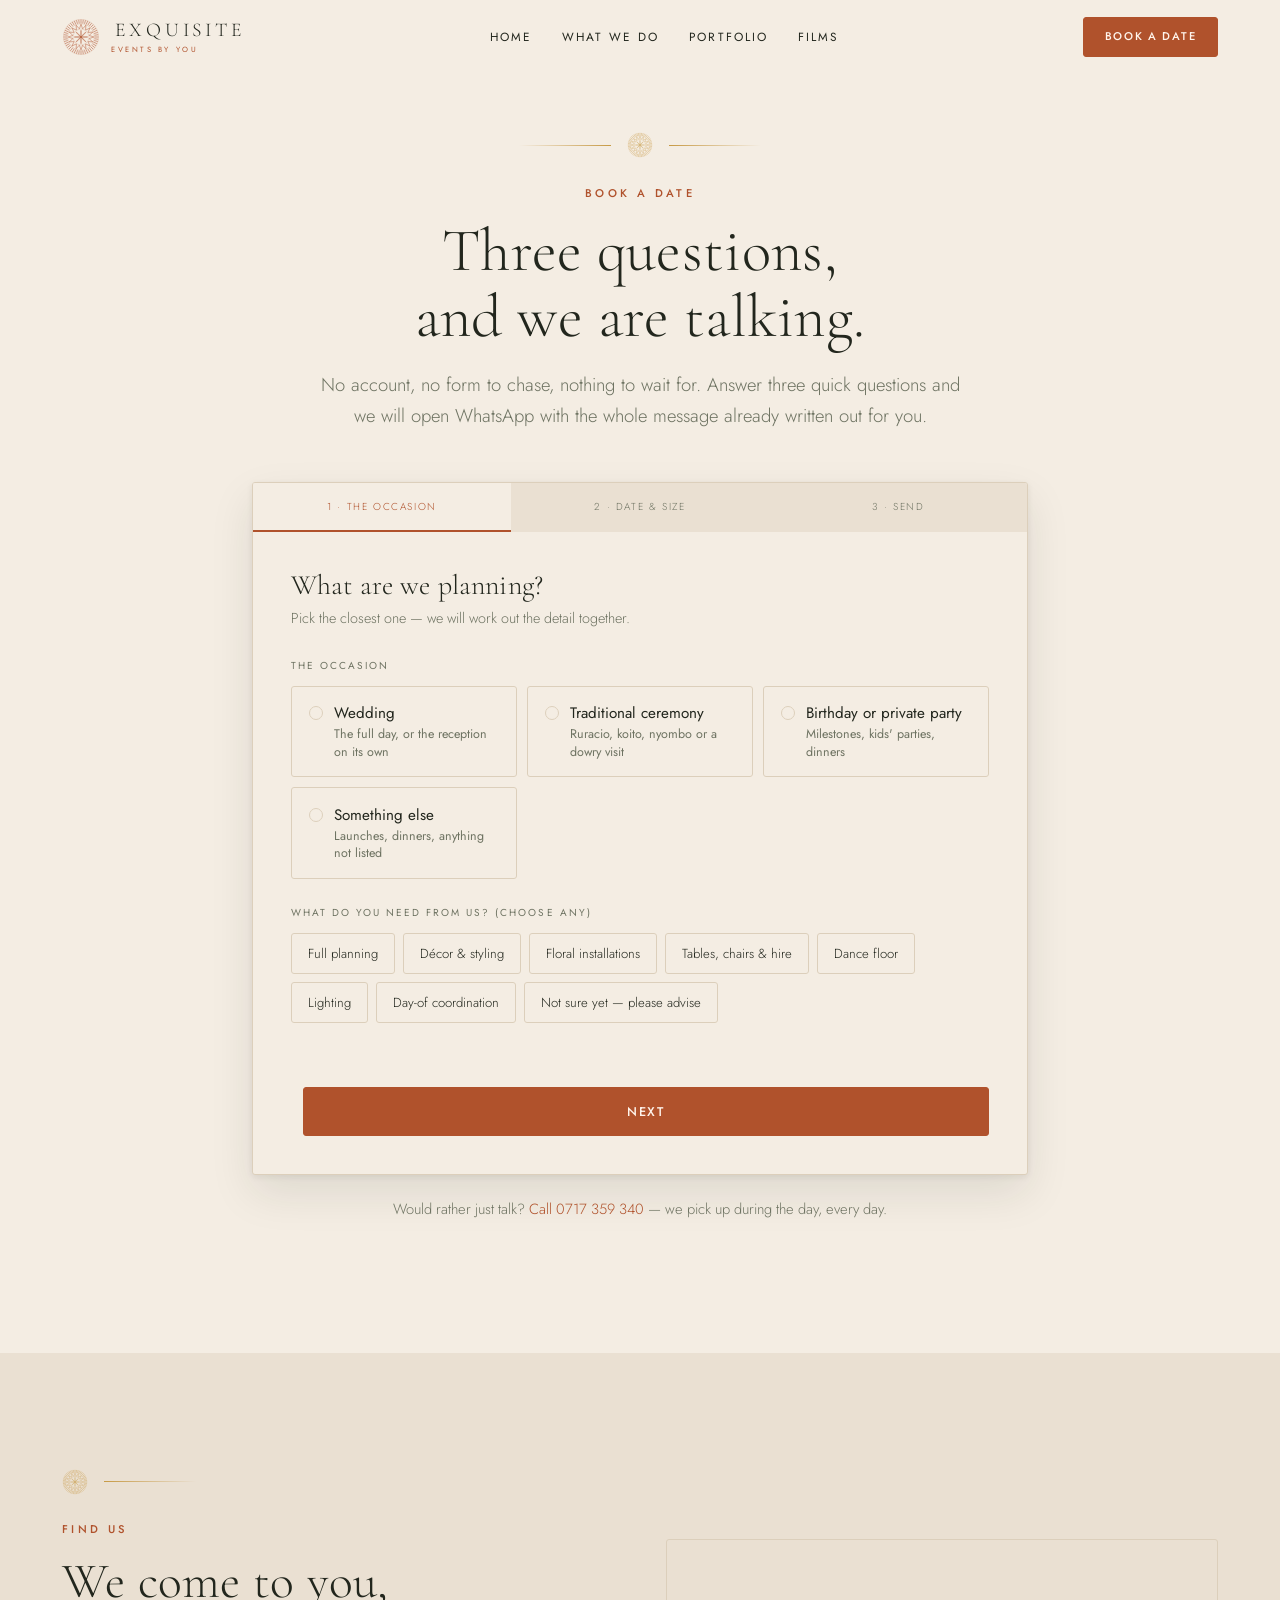
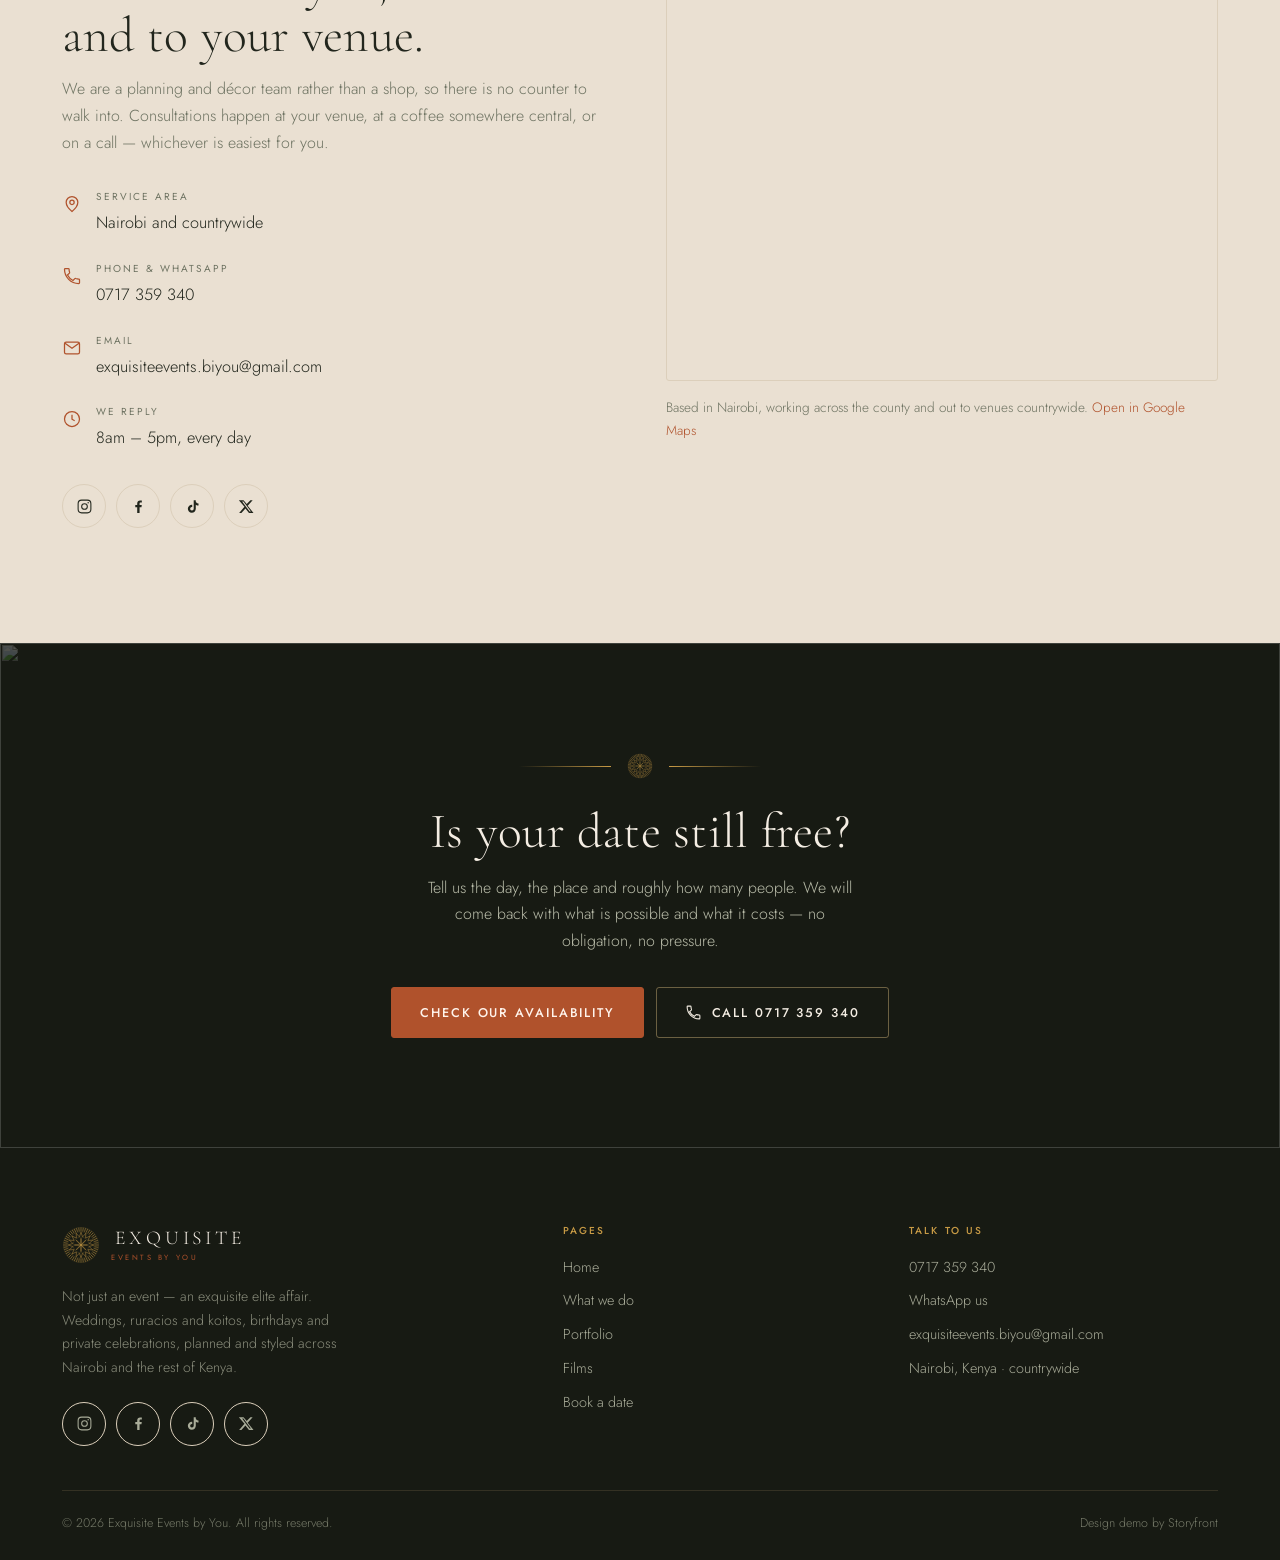
==== contact.html @ b35f4dd2 "Site: five pages, stylesheet, script, brand icons Original Kiondo Rose mark and Terracotta & Brass p" ====
<!doctype html>
<html lang="en">
<head>
<!-- Exquisite Events by You - Storyfront demo build, Aug 2026.
     Palette + Kiondo Rose mark are original work derived from the client's own
     photographs; there was no existing logo. Contact details verified against
     their Facebook, Instagram, TikTok and X profiles. -->
<meta charset="utf-8">
<meta name="viewport" content="width=device-width, initial-scale=1">
<title>Book a date | Exquisite Events by You</title>
<meta name="description" content="Check whether your date is free. Three quick questions and we open WhatsApp with your enquiry already written out. Nairobi wedding and event planners.">
<meta name="theme-color" content="#B0522C">
<link rel="canonical" href="https://ignatius-kimeu.github.io/storyfront-exquisite-events/contact.html">
<link rel="icon" href="favicon.ico" sizes="any">
<link rel="icon" href="favicon.svg" type="image/svg+xml">
<link rel="apple-touch-icon" href="apple-touch-icon.png">
<meta property="og:type" content="website">
<meta property="og:site_name" content="Exquisite Events by You">
<meta property="og:title" content="Book a date | Exquisite Events by You">
<meta property="og:description" content="Check whether your date is free. Three quick questions and we open WhatsApp with your enquiry already written out. Nairobi wedding and event planners.">
<meta property="og:url" content="https://ignatius-kimeu.github.io/storyfront-exquisite-events/contact.html">
<meta property="og:image" content="https://ignatius-kimeu.github.io/storyfront-exquisite-events/og-image.jpg">
<meta property="og:image:width" content="1200">
<meta property="og:image:height" content="630">
<meta name="twitter:card" content="summary_large_image">
<meta name="twitter:title" content="Book a date | Exquisite Events by You">
<meta name="twitter:description" content="Check whether your date is free. Three quick questions and we open WhatsApp with your enquiry already written out. Nairobi wedding and event planners.">
<meta name="twitter:image" content="https://ignatius-kimeu.github.io/storyfront-exquisite-events/og-image.jpg">
<link rel="preconnect" href="https://fonts.googleapis.com">
<link rel="preconnect" href="https://fonts.gstatic.com" crossorigin>
<link rel="stylesheet" href="https://fonts.googleapis.com/css2?family=Cormorant+Garamond:ital,wght@0,300;0,400;1,300;1,400&family=Jost:wght@300;400;500&display=swap">
<link rel="stylesheet" href="assets/site.css">
</head>
<body>
<svg class="defs" aria-hidden="true" focusable="false"><symbol id="kiondo" viewBox="0 0 120 120"><circle cx="60" cy="60" r="55.4" fill="none" stroke="currentColor" stroke-width="1" opacity=".55"/><line x1="60" y1="15.5" x2="60" y2="6.5" stroke="currentColor" stroke-width="1.7" stroke-linecap="round"/><line x1="65.81" y1="15.88" x2="66.98" y2="6.96" stroke="currentColor" stroke-width="1.7" stroke-linecap="round"/><line x1="71.52" y1="17.02" x2="73.85" y2="8.32" stroke="currentColor" stroke-width="1.7" stroke-linecap="round"/><line x1="77.03" y1="18.89" x2="80.47" y2="10.57" stroke="currentColor" stroke-width="1.7" stroke-linecap="round"/><line x1="82.25" y1="21.46" x2="86.75" y2="13.67" stroke="currentColor" stroke-width="1.7" stroke-linecap="round"/><line x1="87.09" y1="24.7" x2="92.57" y2="17.56" stroke="currentColor" stroke-width="1.7" stroke-linecap="round"/><line x1="91.47" y1="28.53" x2="97.83" y2="22.17" stroke="currentColor" stroke-width="1.7" stroke-linecap="round"/><line x1="95.3" y1="32.91" x2="102.44" y2="27.43" stroke="currentColor" stroke-width="1.7" stroke-linecap="round"/><line x1="98.54" y1="37.75" x2="106.33" y2="33.25" stroke="currentColor" stroke-width="1.7" stroke-linecap="round"/><line x1="101.11" y1="42.97" x2="109.43" y2="39.53" stroke="currentColor" stroke-width="1.7" stroke-linecap="round"/><line x1="102.98" y1="48.48" x2="111.68" y2="46.15" stroke="currentColor" stroke-width="1.7" stroke-linecap="round"/><line x1="104.12" y1="54.19" x2="113.04" y2="53.02" stroke="currentColor" stroke-width="1.7" stroke-linecap="round"/><line x1="104.5" y1="60" x2="113.5" y2="60" stroke="currentColor" stroke-width="1.7" stroke-linecap="round"/><line x1="104.12" y1="65.81" x2="113.04" y2="66.98" stroke="currentColor" stroke-width="1.7" stroke-linecap="round"/><line x1="102.98" y1="71.52" x2="111.68" y2="73.85" stroke="currentColor" stroke-width="1.7" stroke-linecap="round"/><line x1="101.11" y1="77.03" x2="109.43" y2="80.47" stroke="currentColor" stroke-width="1.7" stroke-linecap="round"/><line x1="98.54" y1="82.25" x2="106.33" y2="86.75" stroke="currentColor" stroke-width="1.7" stroke-linecap="round"/><line x1="95.3" y1="87.09" x2="102.44" y2="92.57" stroke="currentColor" stroke-width="1.7" stroke-linecap="round"/><line x1="91.47" y1="91.47" x2="97.83" y2="97.83" stroke="currentColor" stroke-width="1.7" stroke-linecap="round"/><line x1="87.09" y1="95.3" x2="92.57" y2="102.44" stroke="currentColor" stroke-width="1.7" stroke-linecap="round"/><line x1="82.25" y1="98.54" x2="86.75" y2="106.33" stroke="currentColor" stroke-width="1.7" stroke-linecap="round"/><line x1="77.03" y1="101.11" x2="80.47" y2="109.43" stroke="currentColor" stroke-width="1.7" stroke-linecap="round"/><line x1="71.52" y1="102.98" x2="73.85" y2="111.68" stroke="currentColor" stroke-width="1.7" stroke-linecap="round"/><line x1="65.81" y1="104.12" x2="66.98" y2="113.04" stroke="currentColor" stroke-width="1.7" stroke-linecap="round"/><line x1="60" y1="104.5" x2="60" y2="113.5" stroke="currentColor" stroke-width="1.7" stroke-linecap="round"/><line x1="54.19" y1="104.12" x2="53.02" y2="113.04" stroke="currentColor" stroke-width="1.7" stroke-linecap="round"/><line x1="48.48" y1="102.98" x2="46.15" y2="111.68" stroke="currentColor" stroke-width="1.7" stroke-linecap="round"/><line x1="42.97" y1="101.11" x2="39.53" y2="109.43" stroke="currentColor" stroke-width="1.7" stroke-linecap="round"/><line x1="37.75" y1="98.54" x2="33.25" y2="106.33" stroke="currentColor" stroke-width="1.7" stroke-linecap="round"/><line x1="32.91" y1="95.3" x2="27.43" y2="102.44" stroke="currentColor" stroke-width="1.7" stroke-linecap="round"/><line x1="28.53" y1="91.47" x2="22.17" y2="97.83" stroke="currentColor" stroke-width="1.7" stroke-linecap="round"/><line x1="24.7" y1="87.09" x2="17.56" y2="92.57" stroke="currentColor" stroke-width="1.7" stroke-linecap="round"/><line x1="21.46" y1="82.25" x2="13.67" y2="86.75" stroke="currentColor" stroke-width="1.7" stroke-linecap="round"/><line x1="18.89" y1="77.03" x2="10.57" y2="80.47" stroke="currentColor" stroke-width="1.7" stroke-linecap="round"/><line x1="17.02" y1="71.52" x2="8.32" y2="73.85" stroke="currentColor" stroke-width="1.7" stroke-linecap="round"/><line x1="15.88" y1="65.81" x2="6.96" y2="66.98" stroke="currentColor" stroke-width="1.7" stroke-linecap="round"/><line x1="15.5" y1="60" x2="6.5" y2="60" stroke="currentColor" stroke-width="1.7" stroke-linecap="round"/><line x1="15.88" y1="54.19" x2="6.96" y2="53.02" stroke="currentColor" stroke-width="1.7" stroke-linecap="round"/><line x1="17.02" y1="48.48" x2="8.32" y2="46.15" stroke="currentColor" stroke-width="1.7" stroke-linecap="round"/><line x1="18.89" y1="42.97" x2="10.57" y2="39.53" stroke="currentColor" stroke-width="1.7" stroke-linecap="round"/><line x1="21.46" y1="37.75" x2="13.67" y2="33.25" stroke="currentColor" stroke-width="1.7" stroke-linecap="round"/><line x1="24.7" y1="32.91" x2="17.56" y2="27.43" stroke="currentColor" stroke-width="1.7" stroke-linecap="round"/><line x1="28.53" y1="28.53" x2="22.17" y2="22.17" stroke="currentColor" stroke-width="1.7" stroke-linecap="round"/><line x1="32.91" y1="24.7" x2="27.43" y2="17.56" stroke="currentColor" stroke-width="1.7" stroke-linecap="round"/><line x1="37.75" y1="21.46" x2="33.25" y2="13.67" stroke="currentColor" stroke-width="1.7" stroke-linecap="round"/><line x1="42.97" y1="18.89" x2="39.53" y2="10.57" stroke="currentColor" stroke-width="1.7" stroke-linecap="round"/><line x1="48.48" y1="17.02" x2="46.15" y2="8.32" stroke="currentColor" stroke-width="1.7" stroke-linecap="round"/><line x1="54.19" y1="15.88" x2="53.02" y2="6.96" stroke="currentColor" stroke-width="1.7" stroke-linecap="round"/><circle cx="60" cy="60" r="42.5" fill="none" stroke="currentColor" stroke-width="1" opacity=".55"/><path d="M55.51 32.87 L60 19.5 L64.49 32.87" fill="none" stroke="currentColor" stroke-width="1.5" stroke-linejoin="round" stroke-linecap="round"/><path d="M66.23 33.22 L75.5 22.58 L74.53 36.65" fill="none" stroke="currentColor" stroke-width="1.5" stroke-linejoin="round" stroke-linecap="round"/><path d="M76.01 37.64 L88.64 31.36 L82.36 43.99" fill="none" stroke="currentColor" stroke-width="1.5" stroke-linejoin="round" stroke-linecap="round"/><path d="M83.35 45.47 L97.42 44.5 L86.78 53.77" fill="none" stroke="currentColor" stroke-width="1.5" stroke-linejoin="round" stroke-linecap="round"/><path d="M87.13 55.51 L100.5 60 L87.13 64.49" fill="none" stroke="currentColor" stroke-width="1.5" stroke-linejoin="round" stroke-linecap="round"/><path d="M86.78 66.23 L97.42 75.5 L83.35 74.53" fill="none" stroke="currentColor" stroke-width="1.5" stroke-linejoin="round" stroke-linecap="round"/><path d="M82.36 76.01 L88.64 88.64 L76.01 82.36" fill="none" stroke="currentColor" stroke-width="1.5" stroke-linejoin="round" stroke-linecap="round"/><path d="M74.53 83.35 L75.5 97.42 L66.23 86.78" fill="none" stroke="currentColor" stroke-width="1.5" stroke-linejoin="round" stroke-linecap="round"/><path d="M64.49 87.13 L60 100.5 L55.51 87.13" fill="none" stroke="currentColor" stroke-width="1.5" stroke-linejoin="round" stroke-linecap="round"/><path d="M53.77 86.78 L44.5 97.42 L45.47 83.35" fill="none" stroke="currentColor" stroke-width="1.5" stroke-linejoin="round" stroke-linecap="round"/><path d="M43.99 82.36 L31.36 88.64 L37.64 76.01" fill="none" stroke="currentColor" stroke-width="1.5" stroke-linejoin="round" stroke-linecap="round"/><path d="M36.65 74.53 L22.58 75.5 L33.22 66.23" fill="none" stroke="currentColor" stroke-width="1.5" stroke-linejoin="round" stroke-linecap="round"/><path d="M32.87 64.49 L19.5 60 L32.87 55.51" fill="none" stroke="currentColor" stroke-width="1.5" stroke-linejoin="round" stroke-linecap="round"/><path d="M33.22 53.77 L22.58 44.5 L36.65 45.47" fill="none" stroke="currentColor" stroke-width="1.5" stroke-linejoin="round" stroke-linecap="round"/><path d="M37.64 43.99 L31.36 31.36 L43.99 37.64" fill="none" stroke="currentColor" stroke-width="1.5" stroke-linejoin="round" stroke-linecap="round"/><path d="M45.47 36.65 L44.5 22.58 L53.77 33.22" fill="none" stroke="currentColor" stroke-width="1.5" stroke-linejoin="round" stroke-linecap="round"/><circle cx="60" cy="60" r="25" fill="none" stroke="currentColor" stroke-width="1" opacity=".55"/><path d="M60 56.8 Q57.66 46.71 60 38.8 Q62.34 46.71 60 56.8 Z" fill="none" stroke="currentColor" stroke-width="1.4" stroke-linejoin="round"/><path d="M62.26 57.74 Q67.74 48.94 74.99 45.01 Q71.06 52.26 62.26 57.74 Z" fill="none" stroke="currentColor" stroke-width="1.4" stroke-linejoin="round"/><path d="M63.2 60 Q73.29 57.66 81.2 60 Q73.29 62.34 63.2 60 Z" fill="none" stroke="currentColor" stroke-width="1.4" stroke-linejoin="round"/><path d="M62.26 62.26 Q71.06 67.74 74.99 74.99 Q67.74 71.06 62.26 62.26 Z" fill="none" stroke="currentColor" stroke-width="1.4" stroke-linejoin="round"/><path d="M60 63.2 Q62.34 73.29 60 81.2 Q57.66 73.29 60 63.2 Z" fill="none" stroke="currentColor" stroke-width="1.4" stroke-linejoin="round"/><path d="M57.74 62.26 Q52.26 71.06 45.01 74.99 Q48.94 67.74 57.74 62.26 Z" fill="none" stroke="currentColor" stroke-width="1.4" stroke-linejoin="round"/><path d="M56.8 60 Q46.71 62.34 38.8 60 Q46.71 57.66 56.8 60 Z" fill="none" stroke="currentColor" stroke-width="1.4" stroke-linejoin="round"/><path d="M57.74 57.74 Q48.94 52.26 45.01 45.01 Q52.26 48.94 57.74 57.74 Z" fill="none" stroke="currentColor" stroke-width="1.4" stroke-linejoin="round"/><circle cx="60" cy="60" r="3.4" fill="currentColor"/></symbol></svg>
<div class="splash" id="splash"><div class="splash__in"><svg class="" width="74" height="74" aria-hidden="true" ><use href="#kiondo"/></svg><span class="splash__wm">EXQUISITE</span><span class="splash__sub">Events by You</span></div></div>
<header class="hdr" data-top="true" data-hidden="false">
  <div class="wrap hdr__in">
    <a class="brand" href="index.html"><svg class="" width="38" height="38" aria-hidden="true" ><use href="#kiondo"/></svg><span class="brand__t"><span class="brand__1">EXQUISITE</span><span class="brand__2">Events by You</span></span></a>
    <nav class="nav" aria-label="Main"><a href="index.html">Home</a><a href="services.html">What we do</a><a href="gallery.html">Portfolio</a><a href="films.html">Films</a></nav>
    <a class="btn btn--terra btn--desk" href="contact.html">Book a date</a>
    <button class="burger" type="button" aria-expanded="false" aria-controls="mnav" aria-label="Menu"><span></span></button>
  </div>
</header>
<nav class="mnav" id="mnav" aria-label="Mobile">
  <a href="index.html">Home</a><a href="services.html">What we do</a><a href="gallery.html">Portfolio</a><a href="films.html">Films</a><a href="contact.html" aria-current="page">Book a date</a>
  <a class="btn btn--terra" data-wa="Hello Exquisite Events by You 👋 I found you through your website. I would like to talk about planning an event."><svg viewBox="0 0 24 24" fill="currentColor" aria-hidden="true"><path d="M12.04 2C6.58 2 2.13 6.45 2.13 11.91c0 1.75.46 3.45 1.32 4.95L2 22l5.25-1.38a9.9 9.9 0 0 0 4.79 1.22h.01c5.46 0 9.91-4.45 9.91-9.91C21.96 6.45 17.5 2 12.04 2Zm5.8 14.16c-.24.68-1.42 1.32-1.95 1.36-.5.04-.97.22-3.28-.68-2.77-1.09-4.51-3.93-4.65-4.11-.13-.18-1.1-1.46-1.1-2.79 0-1.33.7-1.98.95-2.25.24-.27.53-.34.71-.34.18 0 .35 0 .51.01.16.01.38-.06.6.46.23.55.77 1.89.84 2.03.07.14.11.3.02.48-.09.18-.14.29-.27.45-.13.16-.28.35-.4.47-.13.13-.27.28-.12.55.15.27.66 1.09 1.42 1.76.97.87 1.79 1.14 2.06 1.27.27.14.42.11.58-.07.16-.18.67-.78.85-1.05.18-.27.36-.22.6-.13.24.09 1.55.73 1.81.86.27.13.45.2.51.31.07.11.07.63-.17 1.31Z"/></svg> Message us on WhatsApp</a>
  <p class="mnav__meta">Or call <a href="tel:+254717359340">0717 359 340</a></p>
</nav>

<section class="sec" style="padding-top:132px;padding-bottom:0">
  <div class="wrap wrap--narrow center">
    <div class="rv">
      <div class="rule"><svg class="" width="26" height="26" aria-hidden="true" ><use href="#kiondo"/></svg></div>
      <span class="kick">Book a date</span>
      <h1 style="font-size:clamp(2.2rem,6vw,3.8rem)">Three questions, and we are talking.</h1>
      <p class="lede" style="margin:1.2rem auto 0">No account, no form to chase, nothing to wait for. Answer three quick questions and we will open WhatsApp with the whole message already written out for you.</p>
    </div>
  </div>
</section>

<section class="sec" id="booking" style="padding-top:clamp(34px,4vw,52px)">
  <div class="wrap wrap--narrow">
    <div class="book rv" id="book">
      <div class="book__bar" aria-hidden="true">
        <div data-on="true">1 &middot; The occasion</div>
        <div>2 &middot; Date &amp; size</div>
        <div>3 &middot; Send</div>
      </div>
      <div class="book__body">

        <div class="step on">
          <h3>What are we planning?</h3>
          <p class="hint">Pick the closest one &mdash; we will work out the detail together.</p>
          <div class="field">
            <span class="flabel">The occasion</span>
            <div class="opts"><button type="button" class="opt" data-group="occasion" aria-pressed="false" data-value="Wedding (white wedding / reception)"><span class="dot"></span><span><b>Wedding</b><small>The full day, or the reception on its own</small></span></button><button type="button" class="opt" data-group="occasion" aria-pressed="false" data-value="Ruracio / Koito / Nyombo"><span class="dot"></span><span><b>Traditional ceremony</b><small>Ruracio, koito, nyombo or a dowry visit</small></span></button><button type="button" class="opt" data-group="occasion" aria-pressed="false" data-value="Birthday or private celebration"><span class="dot"></span><span><b>Birthday or private party</b><small>Milestones, kids' parties, dinners</small></span></button><button type="button" class="opt" data-group="occasion" aria-pressed="false" data-value="Corporate or other event"><span class="dot"></span><span><b>Something else</b><small>Launches, dinners, anything not listed</small></span></button></div>
          </div>
          <div class="field">
            <span class="flabel">What do you need from us? (choose any)</span>
            <div class="chips"><button type="button" class="chip" data-multi aria-pressed="false" data-value="Full planning">Full planning</button><button type="button" class="chip" data-multi aria-pressed="false" data-value="Décor &amp; styling">Décor &amp; styling</button><button type="button" class="chip" data-multi aria-pressed="false" data-value="Floral installations">Floral installations</button><button type="button" class="chip" data-multi aria-pressed="false" data-value="Tables, chairs &amp; hire">Tables, chairs &amp; hire</button><button type="button" class="chip" data-multi aria-pressed="false" data-value="Dance floor">Dance floor</button><button type="button" class="chip" data-multi aria-pressed="false" data-value="Lighting">Lighting</button><button type="button" class="chip" data-multi aria-pressed="false" data-value="Day-of coordination">Day-of coordination</button><button type="button" class="chip" data-multi aria-pressed="false" data-value="Not sure yet — please advise">Not sure yet — please advise</button></div>
          </div>
          <p class="err" role="alert"></p>
          <div class="book__nav"><span></span><button type="button" class="btn btn--terra" data-next>Next</button></div>
        </div>

        <div class="step">
          <h3>When, and how big?</h3>
          <p class="hint">A rough date is fine. If you are still deciding, pick the closest and say so at the end.</p>
          <div class="two">
            <div class="field">
              <label for="ee-date">Event date</label>
              <input type="date" id="ee-date">
            </div>
            <div class="field">
              <label for="ee-venue">Venue or area (optional)</label>
              <input type="text" id="ee-venue" placeholder="e.g. Karen, or a garden venue in Limuru">
            </div>
          </div>
          <div class="field">
            <span class="flabel">Roughly how many guests?</span>
            <div class="chips"><button type="button" class="chip" data-group="guests" aria-pressed="false" data-value="Under 100 guests">Under 100</button><button type="button" class="chip" data-group="guests" aria-pressed="false" data-value="100 – 200 guests">100 – 200</button><button type="button" class="chip" data-group="guests" aria-pressed="false" data-value="200 – 400 guests">200 – 400</button><button type="button" class="chip" data-group="guests" aria-pressed="false" data-value="400+ guests">400+</button><button type="button" class="chip" data-group="guests" aria-pressed="false" data-value="Not sure yet guests">Not sure yet</button></div>
          </div>
          <p class="err" role="alert"></p>
          <div class="book__nav">
            <button type="button" class="btn btn--ghost" data-back>Back</button>
            <button type="button" class="btn btn--terra" data-next>Next</button>
          </div>
        </div>

        <div class="step">
          <h3>Almost there.</h3>
          <p class="hint">Check it over, add your name, and we will open WhatsApp with the message ready to send.</p>
          <div class="summary">
            <dl>
              <dt>Occasion</dt><dd id="s-occasion">&mdash;</dd>
              <dt>You need</dt><dd id="s-services">&mdash;</dd>
              <dt>Date</dt><dd id="s-when">&mdash;</dd>
              <dt>Size</dt><dd id="s-scale">&mdash;</dd>
            </dl>
          </div>
          <div class="two">
            <div class="field"><label for="ee-name">Your name</label>
              <input type="text" id="ee-name" autocomplete="name" placeholder="e.g. Wanjiru"></div>
            <div class="field"><label for="ee-phone">Callback number (optional)</label>
              <input type="tel" id="ee-phone" autocomplete="tel" placeholder="07xx xxx xxx"></div>
          </div>
          <div class="field">
            <span class="flabel">Budget range (optional)</span>
            <div class="chips"><button type="button" class="chip" data-group="budget" aria-pressed="false" data-value="Still working it out">Still working it out</button><button type="button" class="chip" data-group="budget" aria-pressed="false" data-value="Modest — keep it tight">Modest — keep it tight</button><button type="button" class="chip" data-group="budget" aria-pressed="false" data-value="Mid range">Mid range</button><button type="button" class="chip" data-group="budget" aria-pressed="false" data-value="No real ceiling">No real ceiling</button></div>
          </div>
          <div class="field">
            <label for="ee-notes">Anything else we should know? (optional)</label>
            <textarea id="ee-notes" placeholder="Colours you love, a theme, the venue's rules, how many are on the committee&hellip;"></textarea>
          </div>
          <p class="err" role="alert"></p>
          <div class="book__nav">
            <button type="button" class="btn btn--ghost" data-back>Back</button>
            <button type="button" class="btn btn--terra" id="ee-send"><svg viewBox="0 0 24 24" fill="currentColor" aria-hidden="true"><path d="M12.04 2C6.58 2 2.13 6.45 2.13 11.91c0 1.75.46 3.45 1.32 4.95L2 22l5.25-1.38a9.9 9.9 0 0 0 4.79 1.22h.01c5.46 0 9.91-4.45 9.91-9.91C21.96 6.45 17.5 2 12.04 2Zm5.8 14.16c-.24.68-1.42 1.32-1.95 1.36-.5.04-.97.22-3.28-.68-2.77-1.09-4.51-3.93-4.65-4.11-.13-.18-1.1-1.46-1.1-2.79 0-1.33.7-1.98.95-2.25.24-.27.53-.34.71-.34.18 0 .35 0 .51.01.16.01.38-.06.6.46.23.55.77 1.89.84 2.03.07.14.11.3.02.48-.09.18-.14.29-.27.45-.13.16-.28.35-.4.47-.13.13-.27.28-.12.55.15.27.66 1.09 1.42 1.76.97.87 1.79 1.14 2.06 1.27.27.14.42.11.58-.07.16-.18.67-.78.85-1.05.18-.27.36-.22.6-.13.24.09 1.55.73 1.81.86.27.13.45.2.51.31.07.11.07.63-.17 1.31Z"/></svg> Send on WhatsApp</button>
          </div>
        </div>

      </div>
    </div>
    <p class="center rv" style="color:var(--muted);font-size:.92rem;margin-top:1.4rem">
      Would rather just talk? <a href="tel:+254717359340">Call 0717 359 340</a> &mdash; we pick up during the day, every day.
    </p>
  </div>
</section>

<section class="sec sec--bone2">
  <div class="wrap">
    <div class="split">
      <div class="rv">
        <div class="rule rule--start"><svg class="" width="26" height="26" aria-hidden="true" ><use href="#kiondo"/></svg></div>
        <span class="kick">Find us</span>
        <h2>We come to you, and to your venue.</h2>
        <p style="color:var(--muted)">We are a planning and d&eacute;cor team rather than a shop, so there is no counter to walk into. Consultations happen at your venue, at a coffee somewhere central, or on a call &mdash; whichever is easiest for you.</p>
        <div class="info" style="margin-top:2rem">
          <div class="info__row"><svg viewBox="0 0 24 24" fill="none" stroke="currentColor" stroke-width="1.5" aria-hidden="true"><path d="M12 21s7-5.6 7-11a7 7 0 1 0-14 0c0 5.4 7 11 7 11Z"/><circle cx="12" cy="10" r="2.6"/></svg><div><b>Service area</b><span>Nairobi and countrywide</span></div></div>
          <div class="info__row"><svg viewBox="0 0 24 24" fill="none" stroke="currentColor" stroke-width="1.5" aria-hidden="true"><path d="M6.6 10.8a15.1 15.1 0 0 0 6.6 6.6l2.2-2.2c.3-.3.7-.4 1-.2 1.2.4 2.4.6 3.6.6.6 0 1 .4 1 1V20c0 .6-.4 1-1 1A17 17 0 0 1 3 4c0-.6.4-1 1-1h3.5c.6 0 1 .4 1 1 0 1.3.2 2.5.6 3.6.1.4 0 .8-.2 1l-2.3 2.2Z"/></svg><div><b>Phone &amp; WhatsApp</b><a href="tel:+254717359340">0717 359 340</a></div></div>
          <div class="info__row"><svg viewBox="0 0 24 24" fill="none" stroke="currentColor" stroke-width="1.5" aria-hidden="true"><rect x="3" y="5" width="18" height="14" rx="2"/><path d="m3.6 6.4 8.4 6 8.4-6"/></svg><div><b>Email</b><a href="mailto:exquisiteevents.biyou@gmail.com">exquisiteevents.biyou@gmail.com</a></div></div>
          <div class="info__row"><svg viewBox="0 0 24 24" fill="none" stroke="currentColor" stroke-width="1.5" aria-hidden="true"><circle cx="12" cy="12" r="9"/><path d="M12 7v5.2l3.2 2"/></svg><div><b>We reply</b><span>8am &ndash; 5pm, every day</span></div></div>
        </div>
        <!-- Those hours come from a Kenyan business directory listing rather than
             from the client themselves, so worth confirming before it goes live. -->
        <div class="socials" style="margin-top:2rem">
          <a href="https://www.instagram.com/exquisiteevents.byyou/" target="_blank" rel="noopener" aria-label="Instagram"><svg viewBox="0 0 24 24" fill="none" stroke="currentColor" stroke-width="1.5" aria-hidden="true"><rect x="3" y="3" width="18" height="18" rx="5"/><circle cx="12" cy="12" r="4"/><circle cx="17.2" cy="6.8" r="1" fill="currentColor" stroke="none"/></svg></a>
          <a href="https://www.facebook.com/ExquisiteEventsbyYou" target="_blank" rel="noopener" aria-label="Facebook"><svg viewBox="0 0 24 24" fill="currentColor" aria-hidden="true"><path d="M13.5 21v-8h2.7l.4-3.1h-3.1V7.9c0-.9.25-1.5 1.55-1.5H16.7V3.6c-.3-.04-1.3-.13-2.45-.13-2.42 0-4.08 1.48-4.08 4.2v2.22H7.45V13h2.72v8h3.33Z"/></svg></a>
          <a href="https://www.tiktok.com/@exquisiteeventsbyyou" target="_blank" rel="noopener" aria-label="TikTok"><svg viewBox="0 0 24 24" fill="currentColor" aria-hidden="true"><path d="M16.6 3h-2.9v12.1a2.5 2.5 0 1 1-2.1-2.47V9.7a5.6 5.6 0 1 0 5.05 5.57V9.4a6.7 6.7 0 0 0 3.85 1.22V7.72A3.87 3.87 0 0 1 16.6 3Z"/></svg></a>
          <a href="https://x.com/Eventsbiyou" target="_blank" rel="noopener" aria-label="X"><svg viewBox="0 0 24 24" fill="currentColor" aria-hidden="true"><path d="M17.5 3h3.2l-7 8 8.2 10h-6.4l-5-6.1-5.7 6.1H1.6l7.5-8.6L1.2 3h6.6l4.5 5.6L17.5 3Zm-1.1 16.1h1.8L7.7 4.8H5.8l10.6 14.3Z"/></svg></a>
        </div>
      </div>
      <div class="rv" data-delay="90">
        <div class="mapwrap">
          <iframe src="https://www.google.com/maps?q=Nairobi,Kenya&amp;z=11&amp;output=embed"
            title="Nairobi, Kenya - our service area" loading="lazy"
            referrerpolicy="no-referrer-when-downgrade" allowfullscreen></iframe>
        </div>
        <p style="font-size:.85rem;color:var(--muted);margin-top:.9rem">
          Based in Nairobi, working across the county and out to venues countrywide.
          <a href="https://www.google.com/maps/search/Nairobi,+Kenya" target="_blank" rel="noopener">Open in Google Maps</a>
        </p>
      </div>
    </div>
  </div>
</section>

<section class="cta">
  <div class="cta__bg"><img src="images/g/009.webp" alt="" loading="lazy" decoding="async"></div>
  <div class="wrap cta__in rv">
    <div class="rule rule--onDark"><svg class="" width="26" height="26" aria-hidden="true" ><use href="#kiondo"/></svg></div>
    <h2>Is your date still free?</h2>
    <p>Tell us the day, the place and roughly how many people. We will come back with what is possible and what it costs &mdash; no obligation, no pressure.</p>
    <div class="cta__btns">
      <a class="btn btn--terra" href="contact.html">Check our availability</a>
      <a class="btn btn--onDark" href="tel:+254717359340"><svg viewBox="0 0 24 24" fill="none" stroke="currentColor" stroke-width="1.5" aria-hidden="true"><path d="M6.6 10.8a15.1 15.1 0 0 0 6.6 6.6l2.2-2.2c.3-.3.7-.4 1-.2 1.2.4 2.4.6 3.6.6.6 0 1 .4 1 1V20c0 .6-.4 1-1 1A17 17 0 0 1 3 4c0-.6.4-1 1-1h3.5c.6 0 1 .4 1 1 0 1.3.2 2.5.6 3.6.1.4 0 .8-.2 1l-2.3 2.2Z"/></svg> Call 0717 359 340</a>
    </div>
  </div>
</section>


<footer class="ftr">
  <div class="wrap">
    <div class="ftr__grid">
      <div>
        <a class="brand" href="index.html"><svg class="" width="38" height="38" aria-hidden="true" ><use href="#kiondo"/></svg><span class="brand__t"><span class="brand__1">EXQUISITE</span><span class="brand__2">Events by You</span></span></a>
        <p class="ftr__blurb">Not just an event &mdash; an exquisite elite affair. Weddings, ruracios and koitos, birthdays and private celebrations, planned and styled across Nairobi and the rest of Kenya.</p>
        <div class="socials" style="margin-top:1.4rem">
          <a href="https://www.instagram.com/exquisiteevents.byyou/" target="_blank" rel="noopener" aria-label="Instagram"><svg viewBox="0 0 24 24" fill="none" stroke="currentColor" stroke-width="1.5" aria-hidden="true"><rect x="3" y="3" width="18" height="18" rx="5"/><circle cx="12" cy="12" r="4"/><circle cx="17.2" cy="6.8" r="1" fill="currentColor" stroke="none"/></svg></a>
          <a href="https://www.facebook.com/ExquisiteEventsbyYou" target="_blank" rel="noopener" aria-label="Facebook"><svg viewBox="0 0 24 24" fill="currentColor" aria-hidden="true"><path d="M13.5 21v-8h2.7l.4-3.1h-3.1V7.9c0-.9.25-1.5 1.55-1.5H16.7V3.6c-.3-.04-1.3-.13-2.45-.13-2.42 0-4.08 1.48-4.08 4.2v2.22H7.45V13h2.72v8h3.33Z"/></svg></a>
          <a href="https://www.tiktok.com/@exquisiteeventsbyyou" target="_blank" rel="noopener" aria-label="TikTok"><svg viewBox="0 0 24 24" fill="currentColor" aria-hidden="true"><path d="M16.6 3h-2.9v12.1a2.5 2.5 0 1 1-2.1-2.47V9.7a5.6 5.6 0 1 0 5.05 5.57V9.4a6.7 6.7 0 0 0 3.85 1.22V7.72A3.87 3.87 0 0 1 16.6 3Z"/></svg></a>
          <a href="https://x.com/Eventsbiyou" target="_blank" rel="noopener" aria-label="X"><svg viewBox="0 0 24 24" fill="currentColor" aria-hidden="true"><path d="M17.5 3h3.2l-7 8 8.2 10h-6.4l-5-6.1-5.7 6.1H1.6l7.5-8.6L1.2 3h6.6l4.5 5.6L17.5 3Zm-1.1 16.1h1.8L7.7 4.8H5.8l10.6 14.3Z"/></svg></a>
        </div>
      </div>
      <div>
        <h4>Pages</h4>
        <ul><li><a href="index.html">Home</a></li><li><a href="services.html">What we do</a></li><li><a href="gallery.html">Portfolio</a></li><li><a href="films.html">Films</a></li><li><a href="contact.html">Book a date</a></li></ul>
      </div>
      <div>
        <h4>Talk to us</h4>
        <ul>
          <li><a href="tel:+254717359340">0717 359 340</a></li>
          <li><a data-wa="Hello Exquisite Events by You 👋 I found you through your website. I would like to talk about planning an event.">WhatsApp us</a></li>
          <li><a href="mailto:exquisiteevents.biyou@gmail.com">exquisiteevents.biyou@gmail.com</a></li>
          <li>Nairobi, Kenya &middot; countrywide</li>
        </ul>
      </div>
    </div>
    <div class="ftr__base">
      <span>&copy; <span data-year>2026</span> Exquisite Events by You. All rights reserved.</span>
      <span>Design demo by Storyfront</span>
    </div>
  </div>
</footer>
<a class="fab" data-wa="Hello Exquisite Events by You 👋 I found you through your website. I would like to talk about planning an event." aria-label="Message us on WhatsApp"><svg viewBox="0 0 24 24" fill="currentColor" aria-hidden="true"><path d="M12.04 2C6.58 2 2.13 6.45 2.13 11.91c0 1.75.46 3.45 1.32 4.95L2 22l5.25-1.38a9.9 9.9 0 0 0 4.79 1.22h.01c5.46 0 9.91-4.45 9.91-9.91C21.96 6.45 17.5 2 12.04 2Zm5.8 14.16c-.24.68-1.42 1.32-1.95 1.36-.5.04-.97.22-3.28-.68-2.77-1.09-4.51-3.93-4.65-4.11-.13-.18-1.1-1.46-1.1-2.79 0-1.33.7-1.98.95-2.25.24-.27.53-.34.71-.34.18 0 .35 0 .51.01.16.01.38-.06.6.46.23.55.77 1.89.84 2.03.07.14.11.3.02.48-.09.18-.14.29-.27.45-.13.16-.28.35-.4.47-.13.13-.27.28-.12.55.15.27.66 1.09 1.42 1.76.97.87 1.79 1.14 2.06 1.27.27.14.42.11.58-.07.16-.18.67-.78.85-1.05.18-.27.36-.22.6-.13.24.09 1.55.73 1.81.86.27.13.45.2.51.31.07.11.07.63-.17 1.31Z"/></svg></a>
<script src="assets/site.js"></script>
</body>
</html>
---- assets/site.css ----
/* =========================================================================
   Exquisite Events by You — Storyfront demo
   Palette P1 "Terracotta & Brass", sampled from the client's own photographs.
   Mark: the Kiondo Rose. Single-theme by design — this is a brand site, so
   every colour is painted explicitly rather than following the OS.
   ========================================================================= */

:root{
  --terra:#B0522C;
  --terra-d:#8E3F20;
  --terra-l:#C9683F;
  --brass:#C79A45;
  --brass-l:#DFC084;
  --blush:#E3C3AE;
  --bone:#F4EDE3;
  --bone-2:#EAE0D2;
  --bone-3:#DCCFBB;
  --foliage:#556B4A;
  --ink:#22261D;
  --ink-2:#171A13;
  --ink-3:#2E3327;
  --muted:#6E7362;
  --muted-l:#9A9C8B;

  --wrap:1200px;
  --r:3px;
  --shadow-s:0 1px 2px rgba(34,38,29,.07), 0 4px 14px rgba(34,38,29,.06);
  --shadow-m:0 2px 6px rgba(34,38,29,.08), 0 18px 44px rgba(34,38,29,.10);
  --shadow-l:0 30px 80px rgba(23,26,19,.42);

  --ease:cubic-bezier(.22,.61,.36,1);
  --spring:cubic-bezier(.34,1.42,.48,1);
}

*,*::before,*::after{box-sizing:border-box}
html{-webkit-text-size-adjust:100%;scroll-behavior:smooth}
@media (prefers-reduced-motion:reduce){html{scroll-behavior:auto}}

body{
  margin:0;
  background:var(--bone);
  color:var(--ink);
  font-family:'Jost',system-ui,-apple-system,'Segoe UI',sans-serif;
  font-size:16px;
  font-weight:300;
  line-height:1.68;
  -webkit-font-smoothing:antialiased;
  overflow-x:hidden;
}

img,video{max-width:100%;display:block}
a{color:var(--terra);text-decoration:none}
a:hover{color:var(--terra-d)}
:focus-visible{outline:2px solid var(--terra);outline-offset:3px;border-radius:2px}

h1,h2,h3,h4{
  font-family:'Cormorant Garamond',Georgia,'Times New Roman',serif;
  font-weight:300;
  line-height:1.08;
  letter-spacing:.005em;
  margin:0;
  text-wrap:balance;
  color:var(--ink);
}
h1,h2,h3{margin-bottom:.9rem}
h1{font-size:clamp(2.4rem,7.4vw,4.6rem)}
h2{font-size:clamp(1.95rem,5vw,3.1rem)}
h3{font-size:clamp(1.3rem,3vw,1.75rem)}
p{margin:0 0 1rem}
em{font-style:italic}

.wrap{width:100%;max-width:var(--wrap);margin:0 auto;padding:0 22px}
.wrap--narrow{max-width:820px}
.center{text-align:center}
.sr-only{position:absolute;width:1px;height:1px;padding:0;margin:-1px;overflow:hidden;clip:rect(0 0 0 0);white-space:nowrap;border:0}
.defs{position:absolute;width:0;height:0;overflow:hidden}

/* ---------------- eyebrow / kicker ---------------- */
.kick{
  font-size:.7rem;
  letter-spacing:.3em;
  text-transform:uppercase;
  color:var(--terra);
  font-weight:500;
  margin:0 0 1rem;
  display:block;
}
.kick--onDark{color:var(--brass-l)}

.lede{font-size:clamp(1.02rem,2.1vw,1.16rem);color:var(--muted);max-width:60ch}
.lede--onDark{color:#B9BCA9}

/* ---------------- the kiondo rule (signature divider) ---------------- */
.rule{
  display:flex;align-items:center;justify-content:center;gap:16px;
  margin:0 0 1.6rem;
}
.rule::before,.rule::after{
  content:"";height:1px;flex:0 1 92px;
  background:linear-gradient(90deg,transparent,var(--brass));
}
.rule::after{background:linear-gradient(270deg,transparent,var(--brass))}
.rule svg{width:26px;height:26px;color:var(--brass);flex:none}
.rule--onDark::before{background:linear-gradient(90deg,transparent,var(--brass))}
.rule--start{justify-content:flex-start}
.rule--start::before{display:none}

/* ---------------- buttons ---------------- */
.btn{
  display:inline-flex;align-items:center;justify-content:center;gap:.6rem;
  font-family:'Jost',sans-serif;font-size:.79rem;font-weight:500;
  letter-spacing:.15em;text-transform:uppercase;
  padding:1rem 1.75rem;border:1px solid transparent;border-radius:var(--r);
  cursor:pointer;transition:background .3s var(--ease),color .3s var(--ease),
    border-color .3s var(--ease),transform .3s var(--spring);
  text-align:center;line-height:1.2;
}
.btn:active{transform:translateY(1px)}
.btn svg{width:17px;height:17px;flex:none}

.btn--terra{background:var(--terra);color:#FFF4EC;border-color:var(--terra)}
.btn--terra:hover{background:var(--terra-d);border-color:var(--terra-d);color:#FFF4EC}
.btn--brass{background:var(--brass);color:#26200F;border-color:var(--brass)}
.btn--brass:hover{background:var(--brass-l);border-color:var(--brass-l);color:#26200F}
.btn--ghost{background:transparent;color:var(--ink);border-color:var(--bone-3)}
.btn--ghost:hover{border-color:var(--terra);color:var(--terra)}
.btn--onDark{background:transparent;color:var(--bone);border-color:rgba(223,192,132,.42)}
.btn--onDark:hover{border-color:var(--brass);color:var(--brass-l)}
.btn--wide{width:100%}

/* ---------------- splash ---------------- */
.splash{
  position:fixed;inset:0;z-index:999;background:var(--ink-2);
  display:grid;place-items:center;
  transition:opacity .7s var(--ease),visibility .7s var(--ease);
}
.splash.gone{opacity:0;visibility:hidden}
.splash__in{display:flex;flex-direction:column;align-items:center;gap:1.15rem}
.splash svg{width:74px;height:74px;color:var(--brass);animation:bloom 1.5s var(--ease) both}
.splash__wm{
  font-family:'Cormorant Garamond',serif;font-weight:300;font-size:1.5rem;
  letter-spacing:.3em;color:var(--bone);text-indent:.3em;
  animation:fadeUp .9s var(--ease) .25s both;
}
.splash__sub{
  font-size:.6rem;letter-spacing:.42em;text-transform:uppercase;color:var(--brass);
  animation:fadeUp .9s var(--ease) .4s both;
}
@keyframes bloom{from{opacity:0;transform:rotate(-40deg) scale(.7)}to{opacity:1;transform:none}}
@keyframes fadeUp{from{opacity:0;transform:translateY(10px)}to{opacity:1;transform:none}}
@media (prefers-reduced-motion:reduce){
  .splash svg,.splash__wm,.splash__sub{animation:none}
}

/* ---------------- header ---------------- */
.hdr{
  position:fixed;top:0;left:0;right:0;z-index:120;
  background:rgba(244,237,227,.96);
  border-bottom:1px solid transparent;
  transition:transform .42s var(--ease),background .35s var(--ease),
    border-color .35s var(--ease),box-shadow .35s var(--ease);
}
.hdr[data-top="false"]{border-bottom-color:var(--bone-3);box-shadow:var(--shadow-s)}
.hdr[data-hidden="true"]{transform:translateY(-104%)}
.hdr__in{display:flex;align-items:center;justify-content:space-between;gap:18px;height:74px}
.brand{display:flex;align-items:center;gap:11px;color:var(--ink)}
.brand svg{width:38px;height:38px;color:var(--terra);flex:none;transition:transform .8s var(--ease)}
.brand:hover svg{transform:rotate(72deg)}
.brand__t{display:flex;flex-direction:column;line-height:1}
.brand__1{
  font-family:'Cormorant Garamond',serif;font-weight:300;font-size:1.22rem;
  letter-spacing:.2em;text-indent:.2em;color:var(--ink);
}
.brand__2{
  font-size:.47rem;letter-spacing:.34em;text-transform:uppercase;
  color:var(--terra);margin-top:5px;font-weight:400;
}
.nav{display:flex;align-items:center;gap:30px}
.nav a{
  font-size:.74rem;letter-spacing:.17em;text-transform:uppercase;
  color:var(--ink);font-weight:400;position:relative;padding:6px 0;
}
.nav a::after{
  content:"";position:absolute;left:0;right:100%;bottom:0;height:1px;
  background:var(--terra);transition:right .35s var(--ease);
}
.nav a:hover::after,.nav a[aria-current="page"]::after{right:0}
.nav a[aria-current="page"]{color:var(--terra)}
.hdr .btn{padding:.78rem 1.3rem;font-size:.7rem}

.burger{
  display:none;width:44px;height:44px;align-items:center;justify-content:center;
  background:transparent;border:1px solid var(--bone-3);border-radius:var(--r);cursor:pointer;
}
.burger span{display:block;width:19px;height:1px;background:var(--ink);position:relative;transition:background .2s}
.burger span::before,.burger span::after{
  content:"";position:absolute;left:0;width:19px;height:1px;background:var(--ink);
  transition:transform .32s var(--ease),top .32s var(--ease);
}
.burger span::before{top:-6px}
.burger span::after{top:6px}
.burger[aria-expanded="true"] span{background:transparent}
.burger[aria-expanded="true"] span::before{top:0;transform:rotate(45deg)}
.burger[aria-expanded="true"] span::after{top:0;transform:rotate(-45deg)}

.mnav{
  position:fixed;inset:74px 0 0;z-index:110;background:var(--ink-2);
  display:flex;flex-direction:column;justify-content:center;gap:6px;padding:0 30px 60px;
  transform:translateY(-100%);visibility:hidden;
  transition:transform .48s var(--ease),visibility .48s var(--ease);
}
.mnav.open{transform:none;visibility:visible}
.mnav a{
  font-family:'Cormorant Garamond',serif;font-size:2rem;font-weight:300;
  color:var(--bone);padding:.55rem 0;border-bottom:1px solid rgba(223,192,132,.16);
}
.mnav a[aria-current="page"]{color:var(--brass)}
.mnav .btn{margin-top:1.9rem}
.mnav__meta{margin-top:1.6rem;font-size:.78rem;color:var(--muted-l);letter-spacing:.05em}
.mnav__meta a{font-family:'Jost',sans-serif;font-size:.78rem;color:var(--brass);
  border:0;padding:0;display:inline}

@media (max-width:1000px){
  .nav,.hdr .btn--desk{display:none}
  .burger{display:flex}
}

/* ---------------- hero ---------------- */
.hero{position:relative;min-height:clamp(560px,92svh,880px);display:flex;align-items:flex-end;
  overflow:hidden;background:var(--ink-2)}
.hero__bg{position:absolute;inset:0}
.hero__bg img{width:100%;height:100%;object-fit:cover;object-position:50% 34%;
  animation:heroDrift 22s ease-out both}
@keyframes heroDrift{from{transform:scale(1.09)}to{transform:scale(1)}}
@media (prefers-reduced-motion:reduce){.hero__bg img{animation:none}}
/* Two-part scrim: a left wedge so the headline always has a dark ground to sit
   on, plus a bottom fade into the page. The right side stays clear so the
   backdrop in the photograph is still readable as work. */
.hero__bg::after{
  content:"";position:absolute;inset:0;
  background:
    linear-gradient(90deg,rgba(20,23,16,.93) 0%,rgba(20,23,16,.86) 26%,
      rgba(20,23,16,.55) 58%,rgba(20,23,16,.24) 100%),
    linear-gradient(180deg,rgba(20,23,16,.72) 0%,rgba(20,23,16,.10) 30%,
      rgba(20,23,16,.66) 78%,rgba(20,23,16,.93) 100%);
}
@media (max-width:860px){
  /* no room for a side wedge on a phone, so the whole frame carries the scrim */
  .hero__bg::after{
    background:linear-gradient(180deg,rgba(20,23,16,.84) 0%,rgba(20,23,16,.58) 30%,
      rgba(20,23,16,.90) 70%,rgba(20,23,16,.97) 100%);
  }
  .hero__bg img{object-position:50% 30%}
}
.hero h1,.hero p,.hero .kick{text-shadow:0 1px 22px rgba(20,23,16,.55)}
/* padding-block only — a shorthand here would cancel .wrap's side padding */
.hero__in{position:relative;z-index:2;width:100%;padding-block:150px 62px}
.hero h1{color:var(--bone);max-width:15ch;margin-bottom:0}
.hero h1 em{color:var(--blush);font-style:italic}
.hero p{color:#C6C9B6;max-width:46ch;margin-top:1.3rem;font-size:1.05rem}
.hero__cta{display:flex;flex-wrap:wrap;gap:12px;margin-top:2rem}
.hero__strip{
  display:flex;flex-wrap:wrap;gap:10px 32px;margin-top:2.6rem;
  padding-top:1.5rem;border-top:1px solid rgba(223,192,132,.24);
}
.hero__stat{display:flex;flex-direction:column;gap:2px}
.hero__stat b{
  font-family:'Cormorant Garamond',serif;font-size:1.85rem;font-weight:300;
  color:var(--brass-l);line-height:1;font-variant-numeric:tabular-nums;
}
.hero__stat span{font-size:.62rem;letter-spacing:.2em;text-transform:uppercase;color:#9A9C8B}

/* ---------------- sections ---------------- */
.sec{padding:clamp(64px,9vw,116px) 0}
.sec--bone2{background:var(--bone-2)}
.sec--ink{background:var(--ink);color:var(--bone)}
.sec--ink h2,.sec--ink h3{color:var(--bone)}
.sec--tight{padding-top:clamp(38px,5vw,60px)}
.sec__head{max-width:62ch;margin-bottom:clamp(34px,4.4vw,58px)}
.sec__head--center{margin-left:auto;margin-right:auto;text-align:center}

/* ---------------- feature rows ---------------- */
.split{display:grid;grid-template-columns:1fr;gap:clamp(28px,4vw,58px);align-items:center}
@media (min-width:900px){
  .split{grid-template-columns:1fr 1fr}
  .split--wideL{grid-template-columns:1.15fr .85fr}
  .split--flip .split__media{order:2}
}
.split__media{position:relative}
.split__media img{width:100%;aspect-ratio:4/5;object-fit:cover;border-radius:var(--r)}
.split__media--tall img{aspect-ratio:3/4}
.split__badge{
  position:absolute;right:-10px;bottom:-14px;background:var(--bone);
  border:1px solid var(--bone-3);border-radius:var(--r);padding:14px 18px;
  box-shadow:var(--shadow-m);display:flex;align-items:center;gap:12px;
}
.split__badge svg{width:30px;height:30px;color:var(--terra);flex:none}
.split__badge b{font-family:'Cormorant Garamond',serif;font-size:1.4rem;font-weight:400;
  color:var(--ink);display:block;line-height:1}
.split__badge span{font-size:.6rem;letter-spacing:.18em;text-transform:uppercase;color:var(--muted)}

/* ---------------- service cards ---------------- */
.cards{display:grid;grid-template-columns:repeat(auto-fit,minmax(258px,1fr));gap:18px}
.card{
  background:var(--bone);border:1px solid var(--bone-3);border-radius:var(--r);
  padding:30px 26px 32px;position:relative;overflow:hidden;
  transition:transform .45s var(--ease),box-shadow .45s var(--ease),border-color .45s var(--ease);
}
.sec--bone2 .card{background:#F8F3EB}
.card::before{
  content:"";position:absolute;left:0;top:0;height:2px;width:0;background:var(--terra);
  transition:width .5s var(--ease);
}
.card:hover{transform:translateY(-4px);box-shadow:var(--shadow-m);border-color:var(--blush)}
.card:hover::before{width:100%}
.card svg.ic{width:34px;height:34px;color:var(--terra);margin-bottom:1.1rem}
.card h3{margin-bottom:.6rem}
.card p{color:var(--muted);font-size:.95rem;margin:0}
.card ul{margin:.9rem 0 0;padding:0;list-style:none;display:flex;flex-direction:column;gap:.4rem}
.card li{font-size:.9rem;color:var(--muted);padding-left:18px;position:relative}
.card li::before{content:"";position:absolute;left:0;top:.62em;width:7px;height:1px;background:var(--brass)}
.card__tag{
  display:inline-block;font-size:.6rem;letter-spacing:.18em;text-transform:uppercase;
  color:var(--terra);border:1px solid var(--blush);border-radius:2px;padding:3px 8px;margin-bottom:1rem;
}

/* ---------------- stats band ---------------- */
.stats{display:grid;grid-template-columns:repeat(auto-fit,minmax(150px,1fr));gap:26px;text-align:center}
.stat b{
  display:block;font-family:'Cormorant Garamond',serif;font-weight:300;
  font-size:clamp(2.4rem,6vw,3.5rem);color:var(--brass-l);line-height:1;
  font-variant-numeric:tabular-nums;
}
.stat span{display:block;margin-top:.5rem;font-size:.64rem;letter-spacing:.2em;
  text-transform:uppercase;color:#9A9C8B}

/* ---------------- reviews ---------------- */
.quotes{display:grid;grid-template-columns:repeat(auto-fit,minmax(270px,1fr));gap:18px}
.quote{
  background:var(--bone);border:1px solid var(--bone-3);border-radius:var(--r);padding:28px 26px;
  display:flex;flex-direction:column;gap:1rem;
}
.sec--ink .quote{background:var(--ink-3);border-color:rgba(223,192,132,.16)}
.quote p{font-family:'Cormorant Garamond',serif;font-size:1.24rem;font-weight:300;
  line-height:1.44;color:var(--ink);margin:0}
.sec--ink .quote p{color:var(--bone)}
.quote footer{font-size:.66rem;letter-spacing:.18em;text-transform:uppercase;color:var(--muted);margin-top:auto}
.sec--ink .quote footer{color:var(--muted-l)}
.stars{display:flex;gap:3px;color:var(--brass)}
.stars svg{width:14px;height:14px}

/* =========================================================================
   PHOTO GALLERY — bone ground, quiet, editorial. Deliberately the calm one.
   ========================================================================= */
.filters{display:flex;flex-wrap:wrap;gap:8px;margin-bottom:26px}
.filters button{
  font-family:'Jost',sans-serif;font-size:.7rem;letter-spacing:.15em;text-transform:uppercase;
  padding:.62rem 1.05rem;border:1px solid var(--bone-3);background:transparent;color:var(--muted);
  border-radius:var(--r);cursor:pointer;transition:all .3s var(--ease);
}
.filters button:hover{border-color:var(--terra);color:var(--terra)}
.filters button[aria-pressed="true"]{background:var(--terra);border-color:var(--terra);color:#FFF4EC}

.gal{columns:4;column-gap:14px}
@media (max-width:1100px){.gal{columns:3}}
@media (max-width:760px){.gal{columns:2}}
@media (max-width:420px){.gal{columns:1}}
.gal figure{
  margin:0 0 14px;break-inside:avoid;position:relative;cursor:zoom-in;
  border-radius:var(--r);overflow:hidden;background:var(--bone-2);
  transition:transform .5s var(--ease),box-shadow .5s var(--ease);
  opacity:0;
}
.gal figure.in{opacity:1}
.gal figure.hide{display:none}
.gal figure img{width:100%;height:auto;transition:transform .8s var(--ease),filter .5s var(--ease)}
.gal figure:hover img{transform:scale(1.045)}
.gal figure:hover{box-shadow:var(--shadow-m)}
.gal figcaption{
  position:absolute;left:0;right:0;bottom:0;padding:34px 16px 14px;
  background:linear-gradient(transparent,rgba(23,26,19,.86));
  color:var(--bone);font-size:.78rem;letter-spacing:.04em;
  opacity:0;transform:translateY(8px);transition:opacity .4s var(--ease),transform .4s var(--ease);
}
.gal figure:hover figcaption,.gal figure:focus-visible figcaption{opacity:1;transform:none}
.gal__more{margin-top:34px;text-align:center}

/* photo lightbox */
.lb{
  position:fixed;inset:0;z-index:400;background:rgba(20,23,16,.96);
  display:none;flex-direction:column;padding:14px;
}
.lb.open{display:flex}
.lb__top{display:flex;align-items:center;justify-content:space-between;gap:14px;padding:4px 4px 12px;flex:none}
.lb__count{font-size:.7rem;letter-spacing:.22em;color:var(--brass);font-variant-numeric:tabular-nums}
.lb__fig{flex:1;display:grid;place-items:center;min-height:0;position:relative}
.lb__fig img{max-width:100%;max-height:100%;object-fit:contain;border-radius:2px;
  animation:lbIn .45s var(--ease) both}
@keyframes lbIn{from{opacity:0;transform:scale(.975)}to{opacity:1;transform:none}}
@media (prefers-reduced-motion:reduce){.lb__fig img{animation:none}}
.lb__cap{flex:none;text-align:center;color:#C6C9B6;font-size:.86rem;padding:14px 10px 4px;max-width:64ch;margin:0 auto}
.lb__btn{
  width:46px;height:46px;display:grid;place-items:center;flex:none;cursor:pointer;
  background:transparent;border:1px solid rgba(223,192,132,.34);border-radius:50%;
  color:var(--bone);transition:all .3s var(--ease);
}
.lb__btn:hover{border-color:var(--brass);color:var(--brass);background:rgba(199,154,69,.1)}
.lb__btn svg{width:19px;height:19px}
.lb__nav{position:absolute;top:50%;transform:translateY(-50%);z-index:2}
.lb__prev{left:2px}
.lb__next{right:2px}

/* =========================================================================
   FILM GRID — the loud one. Ink ground, brass hairlines, staggered cascade,
   a rotating kiondo dial for sound with a live progress ring.
   Deliberately a different visual language from the photo grid above.
   ========================================================================= */
.films{
  display:grid;grid-template-columns:repeat(auto-fit,minmax(min(100%,268px),1fr));
  gap:clamp(16px,2.4vw,30px);
}
.film{
  position:relative;border-radius:var(--r);overflow:hidden;cursor:pointer;
  background:var(--ink-2);border:1px solid rgba(223,192,132,.2);
  aspect-ratio:9/16;
  opacity:0;transform:translateY(46px) scale(.94);
  transition:opacity .8s var(--ease),transform .8s var(--spring),
    border-color .45s var(--ease),box-shadow .45s var(--ease);
}
.film.in{opacity:1;transform:none}
@media (prefers-reduced-motion:reduce){
  .film{transform:none;transition:opacity .3s linear,border-color .3s}
}
/* staggered cascade — each card enters a beat after the one before it */
.film:nth-child(2){transition-delay:.09s}
.film:nth-child(3){transition-delay:.18s}
.film:nth-child(4){transition-delay:.27s}
.film:hover{border-color:var(--brass);box-shadow:var(--shadow-l)}
.film video,.film img.poster{width:100%;height:100%;object-fit:cover}
.film img.poster{position:absolute;inset:0}
.film video{position:relative;z-index:1}

/* brass corner brackets — the "framed" treatment the photo grid doesn't get */
.film__frame{position:absolute;inset:10px;z-index:3;pointer-events:none}
.film__frame::before,.film__frame::after{
  content:"";position:absolute;width:24px;height:24px;
  border:1px solid var(--brass);opacity:.62;transition:all .5s var(--ease);
}
.film__frame::before{top:0;left:0;border-right:0;border-bottom:0}
.film__frame::after{bottom:0;right:0;border-left:0;border-top:0}
.film:hover .film__frame::before,.film:hover .film__frame::after{width:34px;height:34px;opacity:1}

.film__veil{
  position:absolute;inset:0;z-index:2;
  background:linear-gradient(180deg,rgba(23,26,19,.5) 0%,transparent 26%,
    transparent 52%,rgba(23,26,19,.88) 100%);
}
.film__meta{position:absolute;left:20px;right:20px;bottom:20px;z-index:4}
.film__meta h3{color:var(--bone);font-size:1.4rem;line-height:1.14;margin-bottom:.3rem}
.film__meta p{color:#A9AC99;font-size:.76rem;letter-spacing:.05em;margin:0}
.film__tag{
  position:absolute;top:20px;left:20px;z-index:4;
  font-size:.56rem;letter-spacing:.24em;text-transform:uppercase;color:var(--brass-l);
  border:1px solid rgba(223,192,132,.4);border-radius:2px;padding:4px 9px;
  background:rgba(23,26,19,.42);
}
.film__expand{
  position:absolute;right:20px;bottom:20px;z-index:5;
  width:34px;height:34px;display:grid;place-items:center;
  border:1px solid rgba(223,192,132,.4);border-radius:50%;color:var(--brass-l);
  background:rgba(23,26,19,.42);transition:all .4s var(--ease);
}
.film:hover .film__expand{border-color:var(--brass);color:var(--ink);background:var(--brass);transform:scale(1.08)}
.film__expand svg{width:14px;height:14px}

/* the sound dial: kiondo rose that spins open, ring shows playback progress */
.vsound{
  position:absolute;top:16px;right:16px;z-index:6;
  width:48px;height:48px;display:grid;place-items:center;cursor:pointer;
  background:rgba(23,26,19,.56);border:1px solid rgba(223,192,132,.4);border-radius:50%;
  color:var(--brass-l);transition:all .4s var(--ease);padding:0;
}
.vsound:hover{background:rgba(176,82,44,.9);border-color:var(--terra-l);color:#FFF4EC}
.vsound .dial{position:absolute;inset:4px;color:currentColor;opacity:.4;
  transition:transform .9s var(--ease),opacity .4s var(--ease)}
.vsound[data-on="true"] .dial{opacity:.95;transform:rotate(135deg)}
.vsound[data-on="true"]{background:var(--terra);border-color:var(--terra-l);color:#FFF4EC}
.vsound .ico{position:relative;z-index:2;width:16px;height:16px}
/* muted is the resting state, so only the crossed-out speaker shows to start */
.vsound .snd-on{display:none}
.vsound[data-on="true"] .snd-off{display:none}
.vsound[data-on="true"] .snd-on{display:block}
.vsound .ring{position:absolute;inset:-1px;z-index:1;transform:rotate(-90deg);pointer-events:none}
.vsound .ring circle{fill:none;stroke:var(--brass-l);stroke-width:1.5;opacity:0;transition:opacity .3s}
.vsound[data-on="true"] .ring circle{opacity:.9;stroke:#FFF4EC}

.film[data-playing="true"] .film__tag{border-color:var(--terra-l);color:#FFD9C4;background:rgba(176,82,44,.5)}

.films__note{
  margin-top:26px;font-size:.82rem;color:var(--muted-l);
  display:flex;align-items:center;gap:9px;
}
.films__note svg{width:15px;height:15px;color:var(--brass);flex:none}

/* film lightbox */
.vlb{
  position:fixed;inset:0;z-index:420;background:rgba(16,18,13,.985);
  display:none;flex-direction:column;padding:14px;
}
.vlb.open{display:flex}
.vlb__top{display:flex;align-items:center;justify-content:space-between;gap:14px;padding:4px 4px 12px;flex:none}
.vlb__count{font-size:.7rem;letter-spacing:.22em;color:var(--brass);font-variant-numeric:tabular-nums}
.vlb__stage{flex:1;display:grid;place-items:center;min-height:0;position:relative}
.vlb__stage video{
  max-width:100%;max-height:100%;height:100%;width:auto;border-radius:2px;
  border:1px solid rgba(223,192,132,.25);background:#000;
  animation:lbIn .45s var(--ease) both;
}
@media (prefers-reduced-motion:reduce){.vlb__stage video{animation:none}}
.vlb__cap{flex:none;text-align:center;padding:14px 10px 4px;max-width:60ch;margin:0 auto}
.vlb__cap h3{color:var(--bone);font-size:1.35rem;margin-bottom:.25rem}
.vlb__cap p{color:#A9AC99;font-size:.84rem;margin:0}
.vlb__bar{display:flex;gap:10px;justify-content:center;margin-top:14px;flex-wrap:wrap}

/* =========================================================================
   BOOKING — three steps, ends in a written WhatsApp message.
   ========================================================================= */
.book{
  background:var(--bone);border:1px solid var(--bone-3);border-radius:var(--r);
  overflow:hidden;box-shadow:var(--shadow-m);
}
.book__bar{display:grid;grid-template-columns:repeat(3,1fr);background:var(--bone-2)}
.book__bar div{
  padding:1rem .6rem;text-align:center;font-size:.63rem;letter-spacing:.16em;
  text-transform:uppercase;color:var(--muted);position:relative;transition:all .35s var(--ease);
}
.book__bar div::after{
  content:"";position:absolute;left:0;bottom:0;height:2px;width:0;background:var(--terra);
  transition:width .5s var(--ease);
}
.book__bar div[data-on="true"]{color:var(--terra);background:var(--bone)}
.book__bar div[data-on="true"]::after{width:100%}
.book__bar div[data-done="true"]{color:var(--foliage)}
.book__bar div[data-done="true"]::after{width:100%;background:var(--foliage)}
.book__body{padding:clamp(24px,4vw,38px)}
.step{display:none}
.step.on{display:block;animation:stepIn .45s var(--ease) both}
@keyframes stepIn{from{opacity:0;transform:translateX(14px)}to{opacity:1;transform:none}}
@media (prefers-reduced-motion:reduce){.step.on{animation:none}}
.step h3{margin-bottom:.35rem}
.hint{color:var(--muted);font-size:.9rem;margin-bottom:1.7rem}

.field{margin-bottom:1.6rem}
.flabel,.field label{
  display:block;font-size:.63rem;letter-spacing:.2em;text-transform:uppercase;
  color:var(--muted);margin-bottom:.7rem;font-weight:400;
}
.chips{display:flex;flex-wrap:wrap;gap:8px}
.chip{
  font-family:'Jost',sans-serif;font-size:.82rem;font-weight:300;
  padding:.62rem 1rem;border:1px solid var(--bone-3);background:transparent;color:var(--ink);
  border-radius:var(--r);cursor:pointer;transition:all .28s var(--ease);
}
.chip:hover{border-color:var(--terra);color:var(--terra)}
.chip[aria-pressed="true"]{background:var(--terra);border-color:var(--terra);color:#FFF4EC}
.opts{display:grid;grid-template-columns:repeat(auto-fit,minmax(220px,1fr));gap:10px}
.opt{
  display:flex;align-items:flex-start;gap:11px;text-align:left;
  padding:.95rem 1.05rem;border:1px solid var(--bone-3);background:transparent;
  border-radius:var(--r);cursor:pointer;transition:all .28s var(--ease);font-family:'Jost',sans-serif;
}
.opt:hover{border-color:var(--terra)}
.opt[aria-pressed="true"]{border-color:var(--terra);background:rgba(176,82,44,.06)}
.opt .dot{width:14px;height:14px;border:1px solid var(--bone-3);border-radius:50%;flex:none;margin-top:4px;
  transition:all .28s var(--ease)}
.opt[aria-pressed="true"] .dot{border-color:var(--terra);background:var(--terra);box-shadow:inset 0 0 0 3px var(--bone)}
.opt b{display:block;font-weight:400;font-size:.95rem;color:var(--ink)}
.opt small{display:block;font-size:.78rem;color:var(--muted);margin-top:2px;line-height:1.42}

.field input,.field textarea,.field select{
  width:100%;font-family:'Jost',sans-serif;font-size:.98rem;font-weight:300;color:var(--ink);
  padding:.85rem 1rem;border:1px solid var(--bone-3);border-radius:var(--r);
  background:#FBF7F1;transition:border-color .28s var(--ease);
}
.field input:focus,.field textarea:focus{outline:none;border-color:var(--terra)}
.field textarea{min-height:96px;resize:vertical}
.two{display:grid;grid-template-columns:1fr;gap:0 18px}
@media (min-width:620px){.two{grid-template-columns:1fr 1fr}}

.summary{
  background:var(--bone-2);border:1px solid var(--bone-3);border-radius:var(--r);
  padding:20px 22px;margin-bottom:1.7rem;
}
.summary dl{margin:0;display:grid;grid-template-columns:auto 1fr;gap:.55rem 1.2rem}
.summary dt{font-size:.62rem;letter-spacing:.18em;text-transform:uppercase;color:var(--muted);padding-top:3px}
.summary dd{margin:0;font-size:.96rem;color:var(--ink)}

.err{color:var(--terra-d);font-size:.85rem;margin:0 0 1rem;min-height:1.2em}
.book__nav{display:flex;justify-content:space-between;align-items:center;gap:12px;
  padding-top:.4rem;flex-wrap:wrap}
.book__nav .btn{flex:1 1 auto;min-width:130px}

/* ---------------- contact / map ---------------- */
.mapwrap{border:1px solid var(--bone-3);border-radius:var(--r);overflow:hidden;background:var(--bone-2)}
.mapwrap iframe{display:block;width:100%;height:clamp(300px,44vw,440px);border:0}
.info{display:flex;flex-direction:column;gap:1.5rem}
.info__row{display:flex;gap:14px;align-items:flex-start}
.info__row svg{width:20px;height:20px;color:var(--terra);flex:none;margin-top:5px}
.info__row b{display:block;font-size:.63rem;letter-spacing:.2em;text-transform:uppercase;
  color:var(--muted);font-weight:400;margin-bottom:3px}
.info__row span,.info__row a{font-size:1.02rem;color:var(--ink)}
.info__row a:hover{color:var(--terra)}

.socials{display:flex;gap:10px;flex-wrap:wrap}
.socials a{
  width:44px;height:44px;display:grid;place-items:center;border:1px solid var(--bone-3);
  border-radius:50%;color:var(--ink);transition:all .3s var(--ease);
}
.socials a:hover{border-color:var(--terra);color:var(--terra);transform:translateY(-2px)}
.socials svg{width:17px;height:17px}
.sec--ink .socials a{border-color:rgba(223,192,132,.28);color:var(--bone)}
.sec--ink .socials a:hover{border-color:var(--brass);color:var(--brass)}

/* ---------------- CTA band ---------------- */
.cta{
  position:relative;padding:clamp(64px,9vw,110px) 0;background:var(--ink-2);overflow:hidden;
}
.cta__bg{position:absolute;inset:0;opacity:.24}
.cta__bg img{width:100%;height:100%;object-fit:cover}
.cta__in{position:relative;z-index:2;text-align:center;max-width:640px;margin:0 auto}
.cta h2{color:var(--bone)}
.cta p{color:#B9BCA9;margin:1rem auto 2rem;max-width:48ch}
.cta__btns{display:flex;flex-wrap:wrap;gap:12px;justify-content:center}

/* ---------------- footer ---------------- */
.ftr{background:var(--ink-2);color:#A9AC99;padding:clamp(52px,7vw,78px) 0 26px;font-size:.9rem}
.ftr__grid{display:grid;grid-template-columns:1fr;gap:38px;margin-bottom:44px}
@media (min-width:820px){.ftr__grid{grid-template-columns:1.5fr 1fr 1fr}}
.ftr .brand__1{color:var(--bone)}
.ftr .brand svg{color:var(--brass)}
.ftr h4{font-family:'Jost',sans-serif;font-size:.63rem;letter-spacing:.2em;text-transform:uppercase;
  color:var(--brass);margin-bottom:1.1rem;font-weight:500}
.ftr ul{list-style:none;margin:0;padding:0;display:flex;flex-direction:column;gap:.6rem}
.ftr a{color:#A9AC99}
.ftr a:hover{color:var(--brass-l)}
.ftr__blurb{margin-top:1.3rem;max-width:38ch;color:#8A8D7C;font-size:.88rem}
.ftr__base{border-top:1px solid rgba(223,192,132,.14);padding-top:22px;
  display:flex;flex-wrap:wrap;gap:10px 22px;justify-content:space-between;font-size:.78rem;color:#767A69}
.ftr__base a{color:#767A69}

/* ---------------- floating WhatsApp ---------------- */
.fab{
  position:fixed;right:16px;bottom:16px;z-index:200;
  width:56px;height:56px;display:grid;place-items:center;border-radius:50%;
  background:var(--terra);color:#FFF4EC;box-shadow:0 8px 26px rgba(142,63,32,.42);
  opacity:0;transform:translateY(16px) scale(.85);pointer-events:none;
  transition:opacity .45s var(--ease),transform .45s var(--spring),background .3s var(--ease);
}
.fab.show{opacity:1;transform:none;pointer-events:auto}
.fab:hover{background:var(--terra-d);color:#FFF4EC}
.fab svg{width:27px;height:27px}
.fab::after{
  content:"";position:absolute;inset:0;border-radius:50%;border:1px solid var(--terra);
  animation:pulse 2.8s var(--ease) infinite;
}
@keyframes pulse{0%{transform:scale(1);opacity:.7}70%{transform:scale(1.42);opacity:0}100%{opacity:0}}
@media (prefers-reduced-motion:reduce){.fab::after{animation:none}}

/* ---------------- scroll reveal ---------------- */
.rv{opacity:0;transform:translateY(22px);transition:opacity .8s var(--ease),transform .8s var(--ease)}
.rv.in{opacity:1;transform:none}
@media (prefers-reduced-motion:reduce){
  .rv{opacity:1;transform:none;transition:none}
}

/* ---------------- small screens ---------------- */
@media (max-width:560px){
  .hero__in{padding-block:126px 48px}
  .btn{padding:.92rem 1.4rem}
  .book__bar div{font-size:.56rem;letter-spacing:.1em;padding:.85rem .3rem}
  .lb__nav{top:auto;bottom:-2px;transform:none}
  .lb__prev{left:14px}
  .lb__next{right:14px}
}
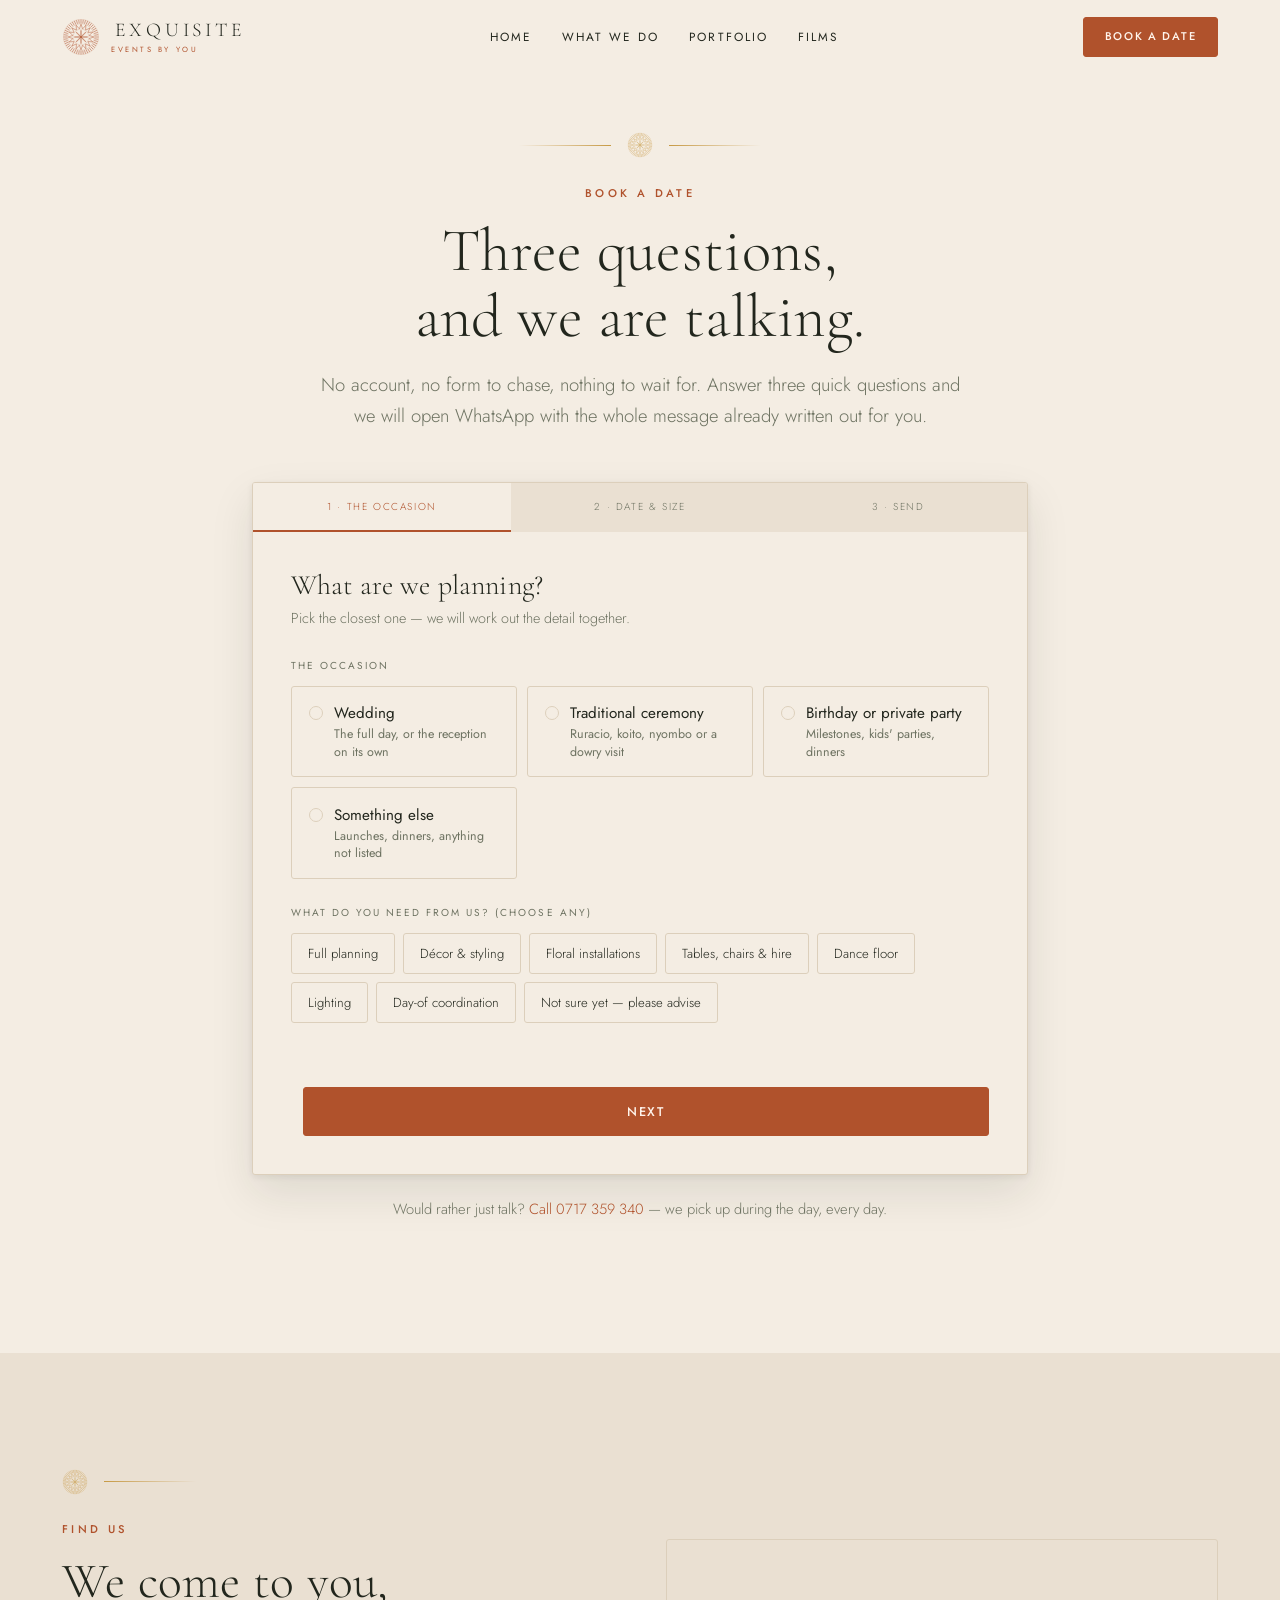
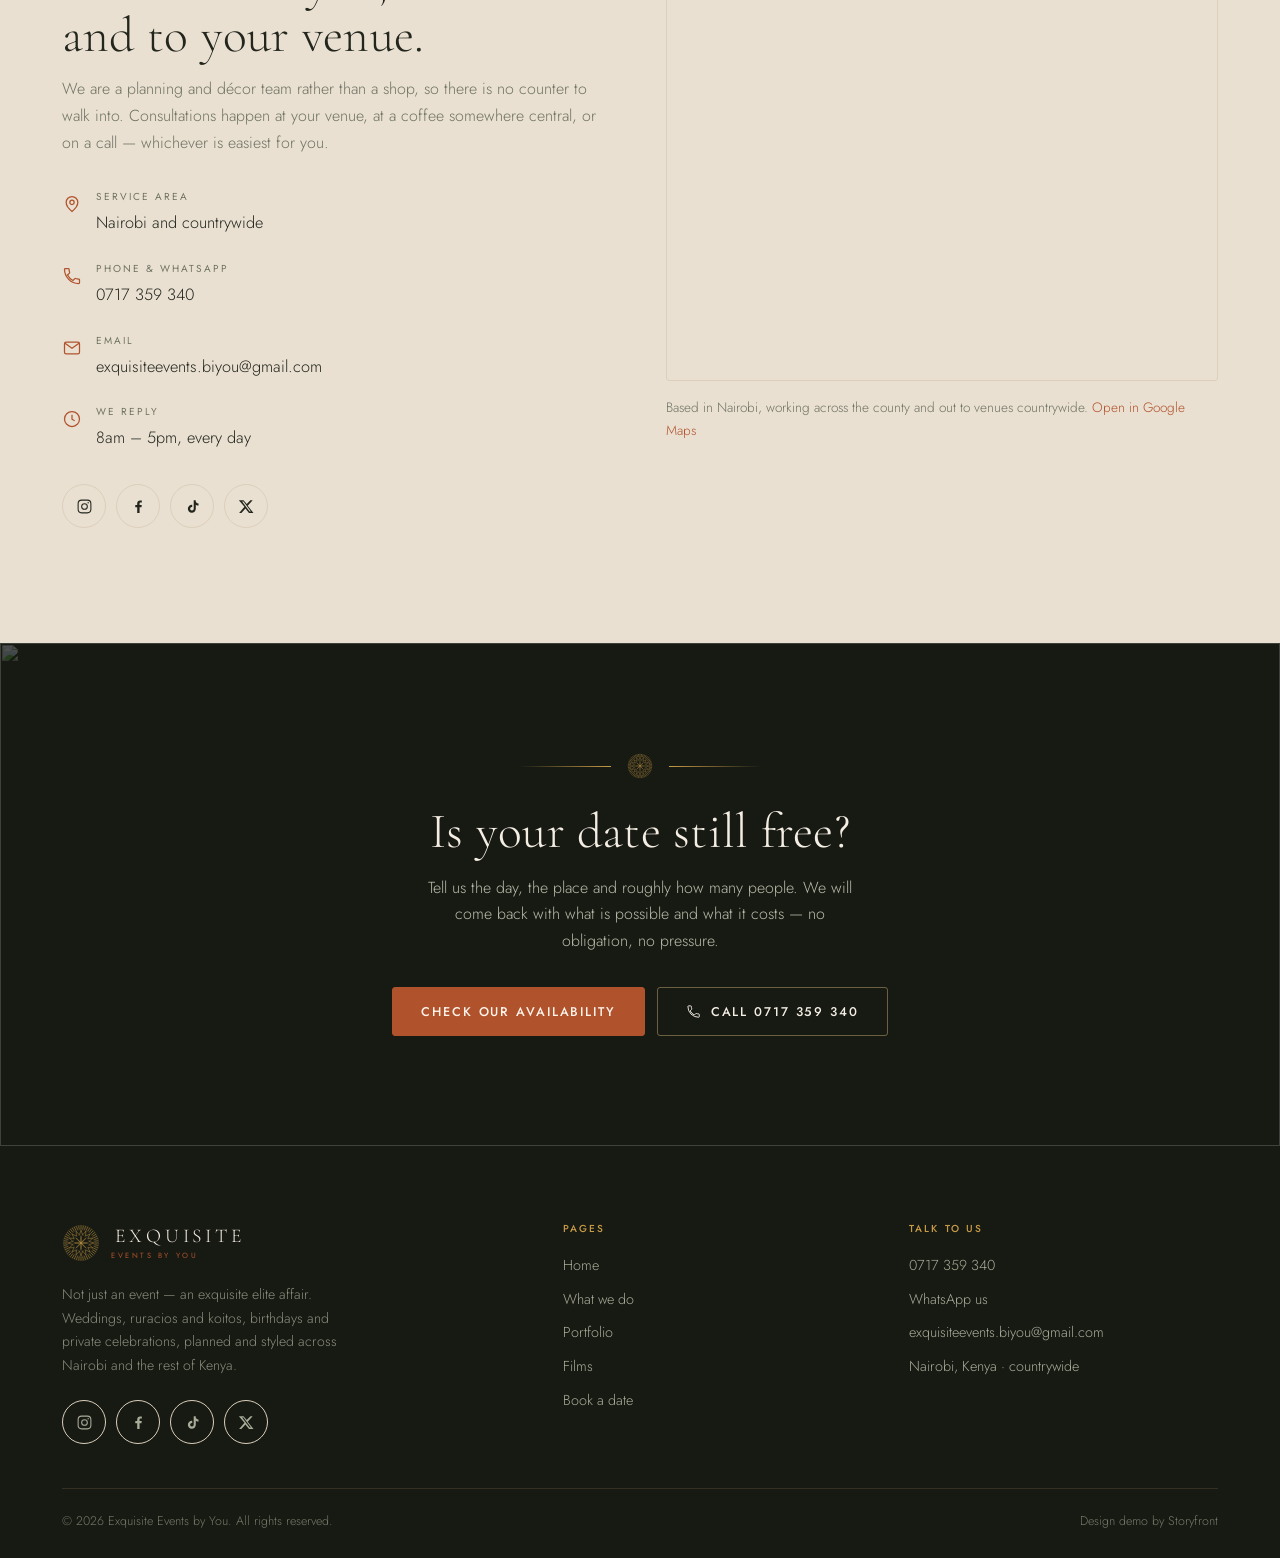
==== commit 32387fa2: "Fix menu WhatsApp button, player centring, responsive images - .mnav a (0,1,1) was overriding .btn (" ====
--- a/contact.html
+++ b/contact.html
@@ -187,7 +187,7 @@
 </section>
 
 <section class="cta">
-  <div class="cta__bg"><img src="images/g/009.webp" alt="" loading="lazy" decoding="async"></div>
+  <div class="cta__bg"><img src="images/g/009.webp" alt="" srcset="images/s/009.webp 460w, images/m/009.webp 620w, images/g/009.webp 820w" sizes="(max-width:760px) 46vw, 30vw" width="820" height="820" fetchpriority="high"></div>
   <div class="wrap cta__in rv">
     <div class="rule rule--onDark"><svg class="" width="26" height="26" aria-hidden="true" ><use href="#kiondo"/></svg></div>
     <h2>Is your date still free?</h2>
--- a/assets/site.css
+++ b/assets/site.css
@@ -1,684 +1,707 @@
-/* =========================================================================
-   Exquisite Events by You — Storyfront demo
-   Palette P1 "Terracotta & Brass", sampled from the client's own photographs.
-   Mark: the Kiondo Rose. Single-theme by design — this is a brand site, so
-   every colour is painted explicitly rather than following the OS.
-   ========================================================================= */
-
-:root{
-  --terra:#B0522C;
-  --terra-d:#8E3F20;
-  --terra-l:#C9683F;
-  --brass:#C79A45;
-  --brass-l:#DFC084;
-  --blush:#E3C3AE;
-  --bone:#F4EDE3;
-  --bone-2:#EAE0D2;
-  --bone-3:#DCCFBB;
-  --foliage:#556B4A;
-  --ink:#22261D;
-  --ink-2:#171A13;
-  --ink-3:#2E3327;
-  --muted:#6E7362;
-  --muted-l:#9A9C8B;
-
-  --wrap:1200px;
-  --r:3px;
-  --shadow-s:0 1px 2px rgba(34,38,29,.07), 0 4px 14px rgba(34,38,29,.06);
-  --shadow-m:0 2px 6px rgba(34,38,29,.08), 0 18px 44px rgba(34,38,29,.10);
-  --shadow-l:0 30px 80px rgba(23,26,19,.42);
-
-  --ease:cubic-bezier(.22,.61,.36,1);
-  --spring:cubic-bezier(.34,1.42,.48,1);
-}
-
-*,*::before,*::after{box-sizing:border-box}
-html{-webkit-text-size-adjust:100%;scroll-behavior:smooth}
-@media (prefers-reduced-motion:reduce){html{scroll-behavior:auto}}
-
-body{
-  margin:0;
-  background:var(--bone);
-  color:var(--ink);
-  font-family:'Jost',system-ui,-apple-system,'Segoe UI',sans-serif;
-  font-size:16px;
-  font-weight:300;
-  line-height:1.68;
-  -webkit-font-smoothing:antialiased;
-  overflow-x:hidden;
-}
-
-img,video{max-width:100%;display:block}
-a{color:var(--terra);text-decoration:none}
-a:hover{color:var(--terra-d)}
-:focus-visible{outline:2px solid var(--terra);outline-offset:3px;border-radius:2px}
-
-h1,h2,h3,h4{
-  font-family:'Cormorant Garamond',Georgia,'Times New Roman',serif;
-  font-weight:300;
-  line-height:1.08;
-  letter-spacing:.005em;
-  margin:0;
-  text-wrap:balance;
-  color:var(--ink);
-}
-h1,h2,h3{margin-bottom:.9rem}
-h1{font-size:clamp(2.4rem,7.4vw,4.6rem)}
-h2{font-size:clamp(1.95rem,5vw,3.1rem)}
-h3{font-size:clamp(1.3rem,3vw,1.75rem)}
-p{margin:0 0 1rem}
-em{font-style:italic}
-
-.wrap{width:100%;max-width:var(--wrap);margin:0 auto;padding:0 22px}
-.wrap--narrow{max-width:820px}
-.center{text-align:center}
-.sr-only{position:absolute;width:1px;height:1px;padding:0;margin:-1px;overflow:hidden;clip:rect(0 0 0 0);white-space:nowrap;border:0}
-.defs{position:absolute;width:0;height:0;overflow:hidden}
-
-/* ---------------- eyebrow / kicker ---------------- */
-.kick{
-  font-size:.7rem;
-  letter-spacing:.3em;
-  text-transform:uppercase;
-  color:var(--terra);
-  font-weight:500;
-  margin:0 0 1rem;
-  display:block;
-}
-.kick--onDark{color:var(--brass-l)}
-
-.lede{font-size:clamp(1.02rem,2.1vw,1.16rem);color:var(--muted);max-width:60ch}
-.lede--onDark{color:#B9BCA9}
-
-/* ---------------- the kiondo rule (signature divider) ---------------- */
-.rule{
-  display:flex;align-items:center;justify-content:center;gap:16px;
-  margin:0 0 1.6rem;
-}
-.rule::before,.rule::after{
-  content:"";height:1px;flex:0 1 92px;
-  background:linear-gradient(90deg,transparent,var(--brass));
-}
-.rule::after{background:linear-gradient(270deg,transparent,var(--brass))}
-.rule svg{width:26px;height:26px;color:var(--brass);flex:none}
-.rule--onDark::before{background:linear-gradient(90deg,transparent,var(--brass))}
-.rule--start{justify-content:flex-start}
-.rule--start::before{display:none}
-
-/* ---------------- buttons ---------------- */
-.btn{
-  display:inline-flex;align-items:center;justify-content:center;gap:.6rem;
-  font-family:'Jost',sans-serif;font-size:.79rem;font-weight:500;
-  letter-spacing:.15em;text-transform:uppercase;
-  padding:1rem 1.75rem;border:1px solid transparent;border-radius:var(--r);
-  cursor:pointer;transition:background .3s var(--ease),color .3s var(--ease),
-    border-color .3s var(--ease),transform .3s var(--spring);
-  text-align:center;line-height:1.2;
-}
-.btn:active{transform:translateY(1px)}
-.btn svg{width:17px;height:17px;flex:none}
-
-.btn--terra{background:var(--terra);color:#FFF4EC;border-color:var(--terra)}
-.btn--terra:hover{background:var(--terra-d);border-color:var(--terra-d);color:#FFF4EC}
-.btn--brass{background:var(--brass);color:#26200F;border-color:var(--brass)}
-.btn--brass:hover{background:var(--brass-l);border-color:var(--brass-l);color:#26200F}
-.btn--ghost{background:transparent;color:var(--ink);border-color:var(--bone-3)}
-.btn--ghost:hover{border-color:var(--terra);color:var(--terra)}
-.btn--onDark{background:transparent;color:var(--bone);border-color:rgba(223,192,132,.42)}
-.btn--onDark:hover{border-color:var(--brass);color:var(--brass-l)}
-.btn--wide{width:100%}
-
-/* ---------------- splash ---------------- */
-.splash{
-  position:fixed;inset:0;z-index:999;background:var(--ink-2);
-  display:grid;place-items:center;
-  transition:opacity .7s var(--ease),visibility .7s var(--ease);
-}
-.splash.gone{opacity:0;visibility:hidden}
-.splash__in{display:flex;flex-direction:column;align-items:center;gap:1.15rem}
-.splash svg{width:74px;height:74px;color:var(--brass);animation:bloom 1.5s var(--ease) both}
-.splash__wm{
-  font-family:'Cormorant Garamond',serif;font-weight:300;font-size:1.5rem;
-  letter-spacing:.3em;color:var(--bone);text-indent:.3em;
-  animation:fadeUp .9s var(--ease) .25s both;
-}
-.splash__sub{
-  font-size:.6rem;letter-spacing:.42em;text-transform:uppercase;color:var(--brass);
-  animation:fadeUp .9s var(--ease) .4s both;
-}
-@keyframes bloom{from{opacity:0;transform:rotate(-40deg) scale(.7)}to{opacity:1;transform:none}}
-@keyframes fadeUp{from{opacity:0;transform:translateY(10px)}to{opacity:1;transform:none}}
-@media (prefers-reduced-motion:reduce){
-  .splash svg,.splash__wm,.splash__sub{animation:none}
-}
-
-/* ---------------- header ---------------- */
-.hdr{
-  position:fixed;top:0;left:0;right:0;z-index:120;
-  background:rgba(244,237,227,.96);
-  border-bottom:1px solid transparent;
-  transition:transform .42s var(--ease),background .35s var(--ease),
-    border-color .35s var(--ease),box-shadow .35s var(--ease);
-}
-.hdr[data-top="false"]{border-bottom-color:var(--bone-3);box-shadow:var(--shadow-s)}
-.hdr[data-hidden="true"]{transform:translateY(-104%)}
-.hdr__in{display:flex;align-items:center;justify-content:space-between;gap:18px;height:74px}
-.brand{display:flex;align-items:center;gap:11px;color:var(--ink)}
-.brand svg{width:38px;height:38px;color:var(--terra);flex:none;transition:transform .8s var(--ease)}
-.brand:hover svg{transform:rotate(72deg)}
-.brand__t{display:flex;flex-direction:column;line-height:1}
-.brand__1{
-  font-family:'Cormorant Garamond',serif;font-weight:300;font-size:1.22rem;
-  letter-spacing:.2em;text-indent:.2em;color:var(--ink);
-}
-.brand__2{
-  font-size:.47rem;letter-spacing:.34em;text-transform:uppercase;
-  color:var(--terra);margin-top:5px;font-weight:400;
-}
-.nav{display:flex;align-items:center;gap:30px}
-.nav a{
-  font-size:.74rem;letter-spacing:.17em;text-transform:uppercase;
-  color:var(--ink);font-weight:400;position:relative;padding:6px 0;
-}
-.nav a::after{
-  content:"";position:absolute;left:0;right:100%;bottom:0;height:1px;
-  background:var(--terra);transition:right .35s var(--ease);
-}
-.nav a:hover::after,.nav a[aria-current="page"]::after{right:0}
-.nav a[aria-current="page"]{color:var(--terra)}
-.hdr .btn{padding:.78rem 1.3rem;font-size:.7rem}
-
-.burger{
-  display:none;width:44px;height:44px;align-items:center;justify-content:center;
-  background:transparent;border:1px solid var(--bone-3);border-radius:var(--r);cursor:pointer;
-}
-.burger span{display:block;width:19px;height:1px;background:var(--ink);position:relative;transition:background .2s}
-.burger span::before,.burger span::after{
-  content:"";position:absolute;left:0;width:19px;height:1px;background:var(--ink);
-  transition:transform .32s var(--ease),top .32s var(--ease);
-}
-.burger span::before{top:-6px}
-.burger span::after{top:6px}
-.burger[aria-expanded="true"] span{background:transparent}
-.burger[aria-expanded="true"] span::before{top:0;transform:rotate(45deg)}
-.burger[aria-expanded="true"] span::after{top:0;transform:rotate(-45deg)}
-
-.mnav{
-  position:fixed;inset:74px 0 0;z-index:110;background:var(--ink-2);
-  display:flex;flex-direction:column;justify-content:center;gap:6px;padding:0 30px 60px;
-  transform:translateY(-100%);visibility:hidden;
-  transition:transform .48s var(--ease),visibility .48s var(--ease);
-}
-.mnav.open{transform:none;visibility:visible}
-.mnav a{
-  font-family:'Cormorant Garamond',serif;font-size:2rem;font-weight:300;
-  color:var(--bone);padding:.55rem 0;border-bottom:1px solid rgba(223,192,132,.16);
-}
-.mnav a[aria-current="page"]{color:var(--brass)}
-.mnav .btn{margin-top:1.9rem}
-.mnav__meta{margin-top:1.6rem;font-size:.78rem;color:var(--muted-l);letter-spacing:.05em}
-.mnav__meta a{font-family:'Jost',sans-serif;font-size:.78rem;color:var(--brass);
-  border:0;padding:0;display:inline}
-
-@media (max-width:1000px){
-  .nav,.hdr .btn--desk{display:none}
-  .burger{display:flex}
-}
-
-/* ---------------- hero ---------------- */
-.hero{position:relative;min-height:clamp(560px,92svh,880px);display:flex;align-items:flex-end;
-  overflow:hidden;background:var(--ink-2)}
-.hero__bg{position:absolute;inset:0}
-.hero__bg img{width:100%;height:100%;object-fit:cover;object-position:50% 34%;
-  animation:heroDrift 22s ease-out both}
-@keyframes heroDrift{from{transform:scale(1.09)}to{transform:scale(1)}}
-@media (prefers-reduced-motion:reduce){.hero__bg img{animation:none}}
-/* Two-part scrim: a left wedge so the headline always has a dark ground to sit
-   on, plus a bottom fade into the page. The right side stays clear so the
-   backdrop in the photograph is still readable as work. */
-.hero__bg::after{
-  content:"";position:absolute;inset:0;
-  background:
-    linear-gradient(90deg,rgba(20,23,16,.93) 0%,rgba(20,23,16,.86) 26%,
-      rgba(20,23,16,.55) 58%,rgba(20,23,16,.24) 100%),
-    linear-gradient(180deg,rgba(20,23,16,.72) 0%,rgba(20,23,16,.10) 30%,
-      rgba(20,23,16,.66) 78%,rgba(20,23,16,.93) 100%);
-}
-@media (max-width:860px){
-  /* no room for a side wedge on a phone, so the whole frame carries the scrim */
-  .hero__bg::after{
-    background:linear-gradient(180deg,rgba(20,23,16,.84) 0%,rgba(20,23,16,.58) 30%,
-      rgba(20,23,16,.90) 70%,rgba(20,23,16,.97) 100%);
-  }
-  .hero__bg img{object-position:50% 30%}
-}
-.hero h1,.hero p,.hero .kick{text-shadow:0 1px 22px rgba(20,23,16,.55)}
-/* padding-block only — a shorthand here would cancel .wrap's side padding */
-.hero__in{position:relative;z-index:2;width:100%;padding-block:150px 62px}
-.hero h1{color:var(--bone);max-width:15ch;margin-bottom:0}
-.hero h1 em{color:var(--blush);font-style:italic}
-.hero p{color:#C6C9B6;max-width:46ch;margin-top:1.3rem;font-size:1.05rem}
-.hero__cta{display:flex;flex-wrap:wrap;gap:12px;margin-top:2rem}
-.hero__strip{
-  display:flex;flex-wrap:wrap;gap:10px 32px;margin-top:2.6rem;
-  padding-top:1.5rem;border-top:1px solid rgba(223,192,132,.24);
-}
-.hero__stat{display:flex;flex-direction:column;gap:2px}
-.hero__stat b{
-  font-family:'Cormorant Garamond',serif;font-size:1.85rem;font-weight:300;
-  color:var(--brass-l);line-height:1;font-variant-numeric:tabular-nums;
-}
-.hero__stat span{font-size:.62rem;letter-spacing:.2em;text-transform:uppercase;color:#9A9C8B}
-
-/* ---------------- sections ---------------- */
-.sec{padding:clamp(64px,9vw,116px) 0}
-.sec--bone2{background:var(--bone-2)}
-.sec--ink{background:var(--ink);color:var(--bone)}
-.sec--ink h2,.sec--ink h3{color:var(--bone)}
-.sec--tight{padding-top:clamp(38px,5vw,60px)}
-.sec__head{max-width:62ch;margin-bottom:clamp(34px,4.4vw,58px)}
-.sec__head--center{margin-left:auto;margin-right:auto;text-align:center}
-
-/* ---------------- feature rows ---------------- */
-.split{display:grid;grid-template-columns:1fr;gap:clamp(28px,4vw,58px);align-items:center}
-@media (min-width:900px){
-  .split{grid-template-columns:1fr 1fr}
-  .split--wideL{grid-template-columns:1.15fr .85fr}
-  .split--flip .split__media{order:2}
-}
-.split__media{position:relative}
-.split__media img{width:100%;aspect-ratio:4/5;object-fit:cover;border-radius:var(--r)}
-.split__media--tall img{aspect-ratio:3/4}
-.split__badge{
-  position:absolute;right:-10px;bottom:-14px;background:var(--bone);
-  border:1px solid var(--bone-3);border-radius:var(--r);padding:14px 18px;
-  box-shadow:var(--shadow-m);display:flex;align-items:center;gap:12px;
-}
-.split__badge svg{width:30px;height:30px;color:var(--terra);flex:none}
-.split__badge b{font-family:'Cormorant Garamond',serif;font-size:1.4rem;font-weight:400;
-  color:var(--ink);display:block;line-height:1}
-.split__badge span{font-size:.6rem;letter-spacing:.18em;text-transform:uppercase;color:var(--muted)}
-
-/* ---------------- service cards ---------------- */
-.cards{display:grid;grid-template-columns:repeat(auto-fit,minmax(258px,1fr));gap:18px}
-.card{
-  background:var(--bone);border:1px solid var(--bone-3);border-radius:var(--r);
-  padding:30px 26px 32px;position:relative;overflow:hidden;
-  transition:transform .45s var(--ease),box-shadow .45s var(--ease),border-color .45s var(--ease);
-}
-.sec--bone2 .card{background:#F8F3EB}
-.card::before{
-  content:"";position:absolute;left:0;top:0;height:2px;width:0;background:var(--terra);
-  transition:width .5s var(--ease);
-}
-.card:hover{transform:translateY(-4px);box-shadow:var(--shadow-m);border-color:var(--blush)}
-.card:hover::before{width:100%}
-.card svg.ic{width:34px;height:34px;color:var(--terra);margin-bottom:1.1rem}
-.card h3{margin-bottom:.6rem}
-.card p{color:var(--muted);font-size:.95rem;margin:0}
-.card ul{margin:.9rem 0 0;padding:0;list-style:none;display:flex;flex-direction:column;gap:.4rem}
-.card li{font-size:.9rem;color:var(--muted);padding-left:18px;position:relative}
-.card li::before{content:"";position:absolute;left:0;top:.62em;width:7px;height:1px;background:var(--brass)}
-.card__tag{
-  display:inline-block;font-size:.6rem;letter-spacing:.18em;text-transform:uppercase;
-  color:var(--terra);border:1px solid var(--blush);border-radius:2px;padding:3px 8px;margin-bottom:1rem;
-}
-
-/* ---------------- stats band ---------------- */
-.stats{display:grid;grid-template-columns:repeat(auto-fit,minmax(150px,1fr));gap:26px;text-align:center}
-.stat b{
-  display:block;font-family:'Cormorant Garamond',serif;font-weight:300;
-  font-size:clamp(2.4rem,6vw,3.5rem);color:var(--brass-l);line-height:1;
-  font-variant-numeric:tabular-nums;
-}
-.stat span{display:block;margin-top:.5rem;font-size:.64rem;letter-spacing:.2em;
-  text-transform:uppercase;color:#9A9C8B}
-
-/* ---------------- reviews ---------------- */
-.quotes{display:grid;grid-template-columns:repeat(auto-fit,minmax(270px,1fr));gap:18px}
-.quote{
-  background:var(--bone);border:1px solid var(--bone-3);border-radius:var(--r);padding:28px 26px;
-  display:flex;flex-direction:column;gap:1rem;
-}
-.sec--ink .quote{background:var(--ink-3);border-color:rgba(223,192,132,.16)}
-.quote p{font-family:'Cormorant Garamond',serif;font-size:1.24rem;font-weight:300;
-  line-height:1.44;color:var(--ink);margin:0}
-.sec--ink .quote p{color:var(--bone)}
-.quote footer{font-size:.66rem;letter-spacing:.18em;text-transform:uppercase;color:var(--muted);margin-top:auto}
-.sec--ink .quote footer{color:var(--muted-l)}
-.stars{display:flex;gap:3px;color:var(--brass)}
-.stars svg{width:14px;height:14px}
-
-/* =========================================================================
-   PHOTO GALLERY — bone ground, quiet, editorial. Deliberately the calm one.
-   ========================================================================= */
-.filters{display:flex;flex-wrap:wrap;gap:8px;margin-bottom:26px}
-.filters button{
-  font-family:'Jost',sans-serif;font-size:.7rem;letter-spacing:.15em;text-transform:uppercase;
-  padding:.62rem 1.05rem;border:1px solid var(--bone-3);background:transparent;color:var(--muted);
-  border-radius:var(--r);cursor:pointer;transition:all .3s var(--ease);
-}
-.filters button:hover{border-color:var(--terra);color:var(--terra)}
-.filters button[aria-pressed="true"]{background:var(--terra);border-color:var(--terra);color:#FFF4EC}
-
-.gal{columns:4;column-gap:14px}
-@media (max-width:1100px){.gal{columns:3}}
-@media (max-width:760px){.gal{columns:2}}
-@media (max-width:420px){.gal{columns:1}}
-.gal figure{
-  margin:0 0 14px;break-inside:avoid;position:relative;cursor:zoom-in;
-  border-radius:var(--r);overflow:hidden;background:var(--bone-2);
-  transition:transform .5s var(--ease),box-shadow .5s var(--ease);
-  opacity:0;
-}
-.gal figure.in{opacity:1}
-.gal figure.hide{display:none}
-.gal figure img{width:100%;height:auto;transition:transform .8s var(--ease),filter .5s var(--ease)}
-.gal figure:hover img{transform:scale(1.045)}
-.gal figure:hover{box-shadow:var(--shadow-m)}
-.gal figcaption{
-  position:absolute;left:0;right:0;bottom:0;padding:34px 16px 14px;
-  background:linear-gradient(transparent,rgba(23,26,19,.86));
-  color:var(--bone);font-size:.78rem;letter-spacing:.04em;
-  opacity:0;transform:translateY(8px);transition:opacity .4s var(--ease),transform .4s var(--ease);
-}
-.gal figure:hover figcaption,.gal figure:focus-visible figcaption{opacity:1;transform:none}
-.gal__more{margin-top:34px;text-align:center}
-
-/* photo lightbox */
-.lb{
-  position:fixed;inset:0;z-index:400;background:rgba(20,23,16,.96);
-  display:none;flex-direction:column;padding:14px;
-}
-.lb.open{display:flex}
-.lb__top{display:flex;align-items:center;justify-content:space-between;gap:14px;padding:4px 4px 12px;flex:none}
-.lb__count{font-size:.7rem;letter-spacing:.22em;color:var(--brass);font-variant-numeric:tabular-nums}
-.lb__fig{flex:1;display:grid;place-items:center;min-height:0;position:relative}
-.lb__fig img{max-width:100%;max-height:100%;object-fit:contain;border-radius:2px;
-  animation:lbIn .45s var(--ease) both}
-@keyframes lbIn{from{opacity:0;transform:scale(.975)}to{opacity:1;transform:none}}
-@media (prefers-reduced-motion:reduce){.lb__fig img{animation:none}}
-.lb__cap{flex:none;text-align:center;color:#C6C9B6;font-size:.86rem;padding:14px 10px 4px;max-width:64ch;margin:0 auto}
-.lb__btn{
-  width:46px;height:46px;display:grid;place-items:center;flex:none;cursor:pointer;
-  background:transparent;border:1px solid rgba(223,192,132,.34);border-radius:50%;
-  color:var(--bone);transition:all .3s var(--ease);
-}
-.lb__btn:hover{border-color:var(--brass);color:var(--brass);background:rgba(199,154,69,.1)}
-.lb__btn svg{width:19px;height:19px}
-.lb__nav{position:absolute;top:50%;transform:translateY(-50%);z-index:2}
-.lb__prev{left:2px}
-.lb__next{right:2px}
-
-/* =========================================================================
-   FILM GRID — the loud one. Ink ground, brass hairlines, staggered cascade,
-   a rotating kiondo dial for sound with a live progress ring.
-   Deliberately a different visual language from the photo grid above.
-   ========================================================================= */
-.films{
-  display:grid;grid-template-columns:repeat(auto-fit,minmax(min(100%,268px),1fr));
-  gap:clamp(16px,2.4vw,30px);
-}
-.film{
-  position:relative;border-radius:var(--r);overflow:hidden;cursor:pointer;
-  background:var(--ink-2);border:1px solid rgba(223,192,132,.2);
-  aspect-ratio:9/16;
-  opacity:0;transform:translateY(46px) scale(.94);
-  transition:opacity .8s var(--ease),transform .8s var(--spring),
-    border-color .45s var(--ease),box-shadow .45s var(--ease);
-}
-.film.in{opacity:1;transform:none}
-@media (prefers-reduced-motion:reduce){
-  .film{transform:none;transition:opacity .3s linear,border-color .3s}
-}
-/* staggered cascade — each card enters a beat after the one before it */
-.film:nth-child(2){transition-delay:.09s}
-.film:nth-child(3){transition-delay:.18s}
-.film:nth-child(4){transition-delay:.27s}
-.film:hover{border-color:var(--brass);box-shadow:var(--shadow-l)}
-.film video,.film img.poster{width:100%;height:100%;object-fit:cover}
-.film img.poster{position:absolute;inset:0}
-.film video{position:relative;z-index:1}
-
-/* brass corner brackets — the "framed" treatment the photo grid doesn't get */
-.film__frame{position:absolute;inset:10px;z-index:3;pointer-events:none}
-.film__frame::before,.film__frame::after{
-  content:"";position:absolute;width:24px;height:24px;
-  border:1px solid var(--brass);opacity:.62;transition:all .5s var(--ease);
-}
-.film__frame::before{top:0;left:0;border-right:0;border-bottom:0}
-.film__frame::after{bottom:0;right:0;border-left:0;border-top:0}
-.film:hover .film__frame::before,.film:hover .film__frame::after{width:34px;height:34px;opacity:1}
-
-.film__veil{
-  position:absolute;inset:0;z-index:2;
-  background:linear-gradient(180deg,rgba(23,26,19,.5) 0%,transparent 26%,
-    transparent 52%,rgba(23,26,19,.88) 100%);
-}
-.film__meta{position:absolute;left:20px;right:20px;bottom:20px;z-index:4}
-.film__meta h3{color:var(--bone);font-size:1.4rem;line-height:1.14;margin-bottom:.3rem}
-.film__meta p{color:#A9AC99;font-size:.76rem;letter-spacing:.05em;margin:0}
-.film__tag{
-  position:absolute;top:20px;left:20px;z-index:4;
-  font-size:.56rem;letter-spacing:.24em;text-transform:uppercase;color:var(--brass-l);
-  border:1px solid rgba(223,192,132,.4);border-radius:2px;padding:4px 9px;
-  background:rgba(23,26,19,.42);
-}
-.film__expand{
-  position:absolute;right:20px;bottom:20px;z-index:5;
-  width:34px;height:34px;display:grid;place-items:center;
-  border:1px solid rgba(223,192,132,.4);border-radius:50%;color:var(--brass-l);
-  background:rgba(23,26,19,.42);transition:all .4s var(--ease);
-}
-.film:hover .film__expand{border-color:var(--brass);color:var(--ink);background:var(--brass);transform:scale(1.08)}
-.film__expand svg{width:14px;height:14px}
-
-/* the sound dial: kiondo rose that spins open, ring shows playback progress */
-.vsound{
-  position:absolute;top:16px;right:16px;z-index:6;
-  width:48px;height:48px;display:grid;place-items:center;cursor:pointer;
-  background:rgba(23,26,19,.56);border:1px solid rgba(223,192,132,.4);border-radius:50%;
-  color:var(--brass-l);transition:all .4s var(--ease);padding:0;
-}
-.vsound:hover{background:rgba(176,82,44,.9);border-color:var(--terra-l);color:#FFF4EC}
-.vsound .dial{position:absolute;inset:4px;color:currentColor;opacity:.4;
-  transition:transform .9s var(--ease),opacity .4s var(--ease)}
-.vsound[data-on="true"] .dial{opacity:.95;transform:rotate(135deg)}
-.vsound[data-on="true"]{background:var(--terra);border-color:var(--terra-l);color:#FFF4EC}
-.vsound .ico{position:relative;z-index:2;width:16px;height:16px}
-/* muted is the resting state, so only the crossed-out speaker shows to start */
-.vsound .snd-on{display:none}
-.vsound[data-on="true"] .snd-off{display:none}
-.vsound[data-on="true"] .snd-on{display:block}
-.vsound .ring{position:absolute;inset:-1px;z-index:1;transform:rotate(-90deg);pointer-events:none}
-.vsound .ring circle{fill:none;stroke:var(--brass-l);stroke-width:1.5;opacity:0;transition:opacity .3s}
-.vsound[data-on="true"] .ring circle{opacity:.9;stroke:#FFF4EC}
-
-.film[data-playing="true"] .film__tag{border-color:var(--terra-l);color:#FFD9C4;background:rgba(176,82,44,.5)}
-
-.films__note{
-  margin-top:26px;font-size:.82rem;color:var(--muted-l);
-  display:flex;align-items:center;gap:9px;
-}
-.films__note svg{width:15px;height:15px;color:var(--brass);flex:none}
-
-/* film lightbox */
-.vlb{
-  position:fixed;inset:0;z-index:420;background:rgba(16,18,13,.985);
-  display:none;flex-direction:column;padding:14px;
-}
-.vlb.open{display:flex}
-.vlb__top{display:flex;align-items:center;justify-content:space-between;gap:14px;padding:4px 4px 12px;flex:none}
-.vlb__count{font-size:.7rem;letter-spacing:.22em;color:var(--brass);font-variant-numeric:tabular-nums}
-.vlb__stage{flex:1;display:grid;place-items:center;min-height:0;position:relative}
-.vlb__stage video{
-  max-width:100%;max-height:100%;height:100%;width:auto;border-radius:2px;
-  border:1px solid rgba(223,192,132,.25);background:#000;
-  animation:lbIn .45s var(--ease) both;
-}
-@media (prefers-reduced-motion:reduce){.vlb__stage video{animation:none}}
-.vlb__cap{flex:none;text-align:center;padding:14px 10px 4px;max-width:60ch;margin:0 auto}
-.vlb__cap h3{color:var(--bone);font-size:1.35rem;margin-bottom:.25rem}
-.vlb__cap p{color:#A9AC99;font-size:.84rem;margin:0}
-.vlb__bar{display:flex;gap:10px;justify-content:center;margin-top:14px;flex-wrap:wrap}
-
-/* =========================================================================
-   BOOKING — three steps, ends in a written WhatsApp message.
-   ========================================================================= */
-.book{
-  background:var(--bone);border:1px solid var(--bone-3);border-radius:var(--r);
-  overflow:hidden;box-shadow:var(--shadow-m);
-}
-.book__bar{display:grid;grid-template-columns:repeat(3,1fr);background:var(--bone-2)}
-.book__bar div{
-  padding:1rem .6rem;text-align:center;font-size:.63rem;letter-spacing:.16em;
-  text-transform:uppercase;color:var(--muted);position:relative;transition:all .35s var(--ease);
-}
-.book__bar div::after{
-  content:"";position:absolute;left:0;bottom:0;height:2px;width:0;background:var(--terra);
-  transition:width .5s var(--ease);
-}
-.book__bar div[data-on="true"]{color:var(--terra);background:var(--bone)}
-.book__bar div[data-on="true"]::after{width:100%}
-.book__bar div[data-done="true"]{color:var(--foliage)}
-.book__bar div[data-done="true"]::after{width:100%;background:var(--foliage)}
-.book__body{padding:clamp(24px,4vw,38px)}
-.step{display:none}
-.step.on{display:block;animation:stepIn .45s var(--ease) both}
-@keyframes stepIn{from{opacity:0;transform:translateX(14px)}to{opacity:1;transform:none}}
-@media (prefers-reduced-motion:reduce){.step.on{animation:none}}
-.step h3{margin-bottom:.35rem}
-.hint{color:var(--muted);font-size:.9rem;margin-bottom:1.7rem}
-
-.field{margin-bottom:1.6rem}
-.flabel,.field label{
-  display:block;font-size:.63rem;letter-spacing:.2em;text-transform:uppercase;
-  color:var(--muted);margin-bottom:.7rem;font-weight:400;
-}
-.chips{display:flex;flex-wrap:wrap;gap:8px}
-.chip{
-  font-family:'Jost',sans-serif;font-size:.82rem;font-weight:300;
-  padding:.62rem 1rem;border:1px solid var(--bone-3);background:transparent;color:var(--ink);
-  border-radius:var(--r);cursor:pointer;transition:all .28s var(--ease);
-}
-.chip:hover{border-color:var(--terra);color:var(--terra)}
-.chip[aria-pressed="true"]{background:var(--terra);border-color:var(--terra);color:#FFF4EC}
-.opts{display:grid;grid-template-columns:repeat(auto-fit,minmax(220px,1fr));gap:10px}
-.opt{
-  display:flex;align-items:flex-start;gap:11px;text-align:left;
-  padding:.95rem 1.05rem;border:1px solid var(--bone-3);background:transparent;
-  border-radius:var(--r);cursor:pointer;transition:all .28s var(--ease);font-family:'Jost',sans-serif;
-}
-.opt:hover{border-color:var(--terra)}
-.opt[aria-pressed="true"]{border-color:var(--terra);background:rgba(176,82,44,.06)}
-.opt .dot{width:14px;height:14px;border:1px solid var(--bone-3);border-radius:50%;flex:none;margin-top:4px;
-  transition:all .28s var(--ease)}
-.opt[aria-pressed="true"] .dot{border-color:var(--terra);background:var(--terra);box-shadow:inset 0 0 0 3px var(--bone)}
-.opt b{display:block;font-weight:400;font-size:.95rem;color:var(--ink)}
-.opt small{display:block;font-size:.78rem;color:var(--muted);margin-top:2px;line-height:1.42}
-
-.field input,.field textarea,.field select{
-  width:100%;font-family:'Jost',sans-serif;font-size:.98rem;font-weight:300;color:var(--ink);
-  padding:.85rem 1rem;border:1px solid var(--bone-3);border-radius:var(--r);
-  background:#FBF7F1;transition:border-color .28s var(--ease);
-}
-.field input:focus,.field textarea:focus{outline:none;border-color:var(--terra)}
-.field textarea{min-height:96px;resize:vertical}
-.two{display:grid;grid-template-columns:1fr;gap:0 18px}
-@media (min-width:620px){.two{grid-template-columns:1fr 1fr}}
-
-.summary{
-  background:var(--bone-2);border:1px solid var(--bone-3);border-radius:var(--r);
-  padding:20px 22px;margin-bottom:1.7rem;
-}
-.summary dl{margin:0;display:grid;grid-template-columns:auto 1fr;gap:.55rem 1.2rem}
-.summary dt{font-size:.62rem;letter-spacing:.18em;text-transform:uppercase;color:var(--muted);padding-top:3px}
-.summary dd{margin:0;font-size:.96rem;color:var(--ink)}
-
-.err{color:var(--terra-d);font-size:.85rem;margin:0 0 1rem;min-height:1.2em}
-.book__nav{display:flex;justify-content:space-between;align-items:center;gap:12px;
-  padding-top:.4rem;flex-wrap:wrap}
-.book__nav .btn{flex:1 1 auto;min-width:130px}
-
-/* ---------------- contact / map ---------------- */
-.mapwrap{border:1px solid var(--bone-3);border-radius:var(--r);overflow:hidden;background:var(--bone-2)}
-.mapwrap iframe{display:block;width:100%;height:clamp(300px,44vw,440px);border:0}
-.info{display:flex;flex-direction:column;gap:1.5rem}
-.info__row{display:flex;gap:14px;align-items:flex-start}
-.info__row svg{width:20px;height:20px;color:var(--terra);flex:none;margin-top:5px}
-.info__row b{display:block;font-size:.63rem;letter-spacing:.2em;text-transform:uppercase;
-  color:var(--muted);font-weight:400;margin-bottom:3px}
-.info__row span,.info__row a{font-size:1.02rem;color:var(--ink)}
-.info__row a:hover{color:var(--terra)}
-
-.socials{display:flex;gap:10px;flex-wrap:wrap}
-.socials a{
-  width:44px;height:44px;display:grid;place-items:center;border:1px solid var(--bone-3);
-  border-radius:50%;color:var(--ink);transition:all .3s var(--ease);
-}
-.socials a:hover{border-color:var(--terra);color:var(--terra);transform:translateY(-2px)}
-.socials svg{width:17px;height:17px}
-.sec--ink .socials a{border-color:rgba(223,192,132,.28);color:var(--bone)}
-.sec--ink .socials a:hover{border-color:var(--brass);color:var(--brass)}
-
-/* ---------------- CTA band ---------------- */
-.cta{
-  position:relative;padding:clamp(64px,9vw,110px) 0;background:var(--ink-2);overflow:hidden;
-}
-.cta__bg{position:absolute;inset:0;opacity:.24}
-.cta__bg img{width:100%;height:100%;object-fit:cover}
-.cta__in{position:relative;z-index:2;text-align:center;max-width:640px;margin:0 auto}
-.cta h2{color:var(--bone)}
-.cta p{color:#B9BCA9;margin:1rem auto 2rem;max-width:48ch}
-.cta__btns{display:flex;flex-wrap:wrap;gap:12px;justify-content:center}
-
-/* ---------------- footer ---------------- */
-.ftr{background:var(--ink-2);color:#A9AC99;padding:clamp(52px,7vw,78px) 0 26px;font-size:.9rem}
-.ftr__grid{display:grid;grid-template-columns:1fr;gap:38px;margin-bottom:44px}
-@media (min-width:820px){.ftr__grid{grid-template-columns:1.5fr 1fr 1fr}}
-.ftr .brand__1{color:var(--bone)}
-.ftr .brand svg{color:var(--brass)}
-.ftr h4{font-family:'Jost',sans-serif;font-size:.63rem;letter-spacing:.2em;text-transform:uppercase;
-  color:var(--brass);margin-bottom:1.1rem;font-weight:500}
-.ftr ul{list-style:none;margin:0;padding:0;display:flex;flex-direction:column;gap:.6rem}
-.ftr a{color:#A9AC99}
-.ftr a:hover{color:var(--brass-l)}
-.ftr__blurb{margin-top:1.3rem;max-width:38ch;color:#8A8D7C;font-size:.88rem}
-.ftr__base{border-top:1px solid rgba(223,192,132,.14);padding-top:22px;
-  display:flex;flex-wrap:wrap;gap:10px 22px;justify-content:space-between;font-size:.78rem;color:#767A69}
-.ftr__base a{color:#767A69}
-
-/* ---------------- floating WhatsApp ---------------- */
-.fab{
-  position:fixed;right:16px;bottom:16px;z-index:200;
-  width:56px;height:56px;display:grid;place-items:center;border-radius:50%;
-  background:var(--terra);color:#FFF4EC;box-shadow:0 8px 26px rgba(142,63,32,.42);
-  opacity:0;transform:translateY(16px) scale(.85);pointer-events:none;
-  transition:opacity .45s var(--ease),transform .45s var(--spring),background .3s var(--ease);
-}
-.fab.show{opacity:1;transform:none;pointer-events:auto}
-.fab:hover{background:var(--terra-d);color:#FFF4EC}
-.fab svg{width:27px;height:27px}
-.fab::after{
-  content:"";position:absolute;inset:0;border-radius:50%;border:1px solid var(--terra);
-  animation:pulse 2.8s var(--ease) infinite;
-}
-@keyframes pulse{0%{transform:scale(1);opacity:.7}70%{transform:scale(1.42);opacity:0}100%{opacity:0}}
-@media (prefers-reduced-motion:reduce){.fab::after{animation:none}}
-
-/* ---------------- scroll reveal ---------------- */
-.rv{opacity:0;transform:translateY(22px);transition:opacity .8s var(--ease),transform .8s var(--ease)}
-.rv.in{opacity:1;transform:none}
-@media (prefers-reduced-motion:reduce){
-  .rv{opacity:1;transform:none;transition:none}
-}
-
-/* ---------------- small screens ---------------- */
-@media (max-width:560px){
-  .hero__in{padding-block:126px 48px}
-  .btn{padding:.92rem 1.4rem}
-  .book__bar div{font-size:.56rem;letter-spacing:.1em;padding:.85rem .3rem}
-  .lb__nav{top:auto;bottom:-2px;transform:none}
-  .lb__prev{left:14px}
-  .lb__next{right:14px}
-}
+/* =========================================================================
+   Exquisite Events by You — Storyfront demo
+   Palette P1 "Terracotta & Brass", sampled from the client's own photographs.
+   Mark: the Kiondo Rose. Single-theme by design — this is a brand site, so
+   every colour is painted explicitly rather than following the OS.
+   ========================================================================= */
+
+:root{
+  --terra:#B0522C;
+  --terra-d:#8E3F20;
+  --terra-l:#C9683F;
+  --brass:#C79A45;
+  --brass-l:#DFC084;
+  --blush:#E3C3AE;
+  --bone:#F4EDE3;
+  --bone-2:#EAE0D2;
+  --bone-3:#DCCFBB;
+  --foliage:#556B4A;
+  --ink:#22261D;
+  --ink-2:#171A13;
+  --ink-3:#2E3327;
+  --muted:#6E7362;
+  --muted-l:#9A9C8B;
+
+  --wrap:1200px;
+  --r:3px;
+  --shadow-s:0 1px 2px rgba(34,38,29,.07), 0 4px 14px rgba(34,38,29,.06);
+  --shadow-m:0 2px 6px rgba(34,38,29,.08), 0 18px 44px rgba(34,38,29,.10);
+  --shadow-l:0 30px 80px rgba(23,26,19,.42);
+
+  --ease:cubic-bezier(.22,.61,.36,1);
+  --spring:cubic-bezier(.34,1.42,.48,1);
+}
+
+*,*::before,*::after{box-sizing:border-box}
+html{-webkit-text-size-adjust:100%;scroll-behavior:smooth}
+@media (prefers-reduced-motion:reduce){html{scroll-behavior:auto}}
+
+body{
+  margin:0;
+  background:var(--bone);
+  color:var(--ink);
+  font-family:'Jost',system-ui,-apple-system,'Segoe UI',sans-serif;
+  font-size:16px;
+  font-weight:300;
+  line-height:1.68;
+  -webkit-font-smoothing:antialiased;
+  overflow-x:hidden;
+}
+
+img,video{max-width:100%;display:block}
+a{color:var(--terra);text-decoration:none}
+a:hover{color:var(--terra-d)}
+:focus-visible{outline:2px solid var(--terra);outline-offset:3px;border-radius:2px}
+
+h1,h2,h3,h4{
+  font-family:'Cormorant Garamond',Georgia,'Times New Roman',serif;
+  font-weight:300;
+  line-height:1.08;
+  letter-spacing:.005em;
+  margin:0;
+  text-wrap:balance;
+  color:var(--ink);
+}
+h1,h2,h3{margin-bottom:.9rem}
+h1{font-size:clamp(2.4rem,7.4vw,4.6rem)}
+h2{font-size:clamp(1.95rem,5vw,3.1rem)}
+h3{font-size:clamp(1.3rem,3vw,1.75rem)}
+p{margin:0 0 1rem}
+em{font-style:italic}
+
+.wrap{width:100%;max-width:var(--wrap);margin:0 auto;padding:0 22px}
+.wrap--narrow{max-width:820px}
+.center{text-align:center}
+.sr-only{position:absolute;width:1px;height:1px;padding:0;margin:-1px;overflow:hidden;clip:rect(0 0 0 0);white-space:nowrap;border:0}
+.defs{position:absolute;width:0;height:0;overflow:hidden}
+
+/* ---------------- eyebrow / kicker ---------------- */
+.kick{
+  font-size:.7rem;
+  letter-spacing:.3em;
+  text-transform:uppercase;
+  color:var(--terra);
+  font-weight:500;
+  margin:0 0 1rem;
+  display:block;
+}
+.kick--onDark{color:var(--brass-l)}
+
+.lede{font-size:clamp(1.02rem,2.1vw,1.16rem);color:var(--muted);max-width:60ch}
+.lede--onDark{color:#B9BCA9}
+
+/* ---------------- the kiondo rule (signature divider) ---------------- */
+.rule{
+  display:flex;align-items:center;justify-content:center;gap:16px;
+  margin:0 0 1.6rem;
+}
+.rule::before,.rule::after{
+  content:"";height:1px;flex:0 1 92px;
+  background:linear-gradient(90deg,transparent,var(--brass));
+}
+.rule::after{background:linear-gradient(270deg,transparent,var(--brass))}
+.rule svg{width:26px;height:26px;color:var(--brass);flex:none}
+.rule--onDark::before{background:linear-gradient(90deg,transparent,var(--brass))}
+.rule--start{justify-content:flex-start}
+.rule--start::before{display:none}
+
+/* ---------------- buttons ---------------- */
+.btn{
+  display:inline-flex;align-items:center;justify-content:center;gap:.6rem;
+  font-family:'Jost',sans-serif;font-size:.79rem;font-weight:500;
+  letter-spacing:.15em;text-transform:uppercase;
+  padding:1rem 1.75rem;border:1px solid transparent;border-radius:var(--r);
+  cursor:pointer;transition:background .3s var(--ease),color .3s var(--ease),
+    border-color .3s var(--ease),transform .3s var(--spring);
+  text-align:center;line-height:1.2;
+}
+.btn:active{transform:translateY(1px)}
+.btn svg{width:1.2em;height:1.2em;flex:none}
+
+.btn--terra{background:var(--terra);color:#FFF4EC;border-color:var(--terra)}
+.btn--terra:hover{background:var(--terra-d);border-color:var(--terra-d);color:#FFF4EC}
+.btn--brass{background:var(--brass);color:#26200F;border-color:var(--brass)}
+.btn--brass:hover{background:var(--brass-l);border-color:var(--brass-l);color:#26200F}
+.btn--ghost{background:transparent;color:var(--ink);border-color:var(--bone-3)}
+.btn--ghost:hover{border-color:var(--terra);color:var(--terra)}
+.btn--onDark{background:transparent;color:var(--bone);border-color:rgba(223,192,132,.42)}
+.btn--onDark:hover{border-color:var(--brass);color:var(--brass-l)}
+.btn--wide{width:100%}
+
+/* ---------------- splash ---------------- */
+.splash{
+  position:fixed;inset:0;z-index:999;background:var(--ink-2);
+  display:grid;place-items:center;
+  transition:opacity .7s var(--ease),visibility .7s var(--ease);
+}
+.splash.gone{opacity:0;visibility:hidden}
+.splash__in{display:flex;flex-direction:column;align-items:center;gap:1.15rem}
+.splash svg{width:74px;height:74px;color:var(--brass);animation:bloom 1.5s var(--ease) both}
+.splash__wm{
+  font-family:'Cormorant Garamond',serif;font-weight:300;font-size:1.5rem;
+  letter-spacing:.3em;color:var(--bone);text-indent:.3em;
+  animation:fadeUp .9s var(--ease) .25s both;
+}
+.splash__sub{
+  font-size:.6rem;letter-spacing:.42em;text-transform:uppercase;color:var(--brass);
+  animation:fadeUp .9s var(--ease) .4s both;
+}
+@keyframes bloom{from{opacity:0;transform:rotate(-40deg) scale(.7)}to{opacity:1;transform:none}}
+@keyframes fadeUp{from{opacity:0;transform:translateY(10px)}to{opacity:1;transform:none}}
+@media (prefers-reduced-motion:reduce){
+  .splash svg,.splash__wm,.splash__sub{animation:none}
+}
+
+/* ---------------- header ---------------- */
+.hdr{
+  position:fixed;top:0;left:0;right:0;z-index:120;
+  background:rgba(244,237,227,.96);
+  border-bottom:1px solid transparent;
+  transition:transform .42s var(--ease),background .35s var(--ease),
+    border-color .35s var(--ease),box-shadow .35s var(--ease);
+}
+.hdr[data-top="false"]{border-bottom-color:var(--bone-3);box-shadow:var(--shadow-s)}
+.hdr[data-hidden="true"]{transform:translateY(-104%)}
+.hdr__in{display:flex;align-items:center;justify-content:space-between;gap:18px;height:74px}
+.brand{display:flex;align-items:center;gap:11px;color:var(--ink)}
+.brand svg{width:38px;height:38px;color:var(--terra);flex:none;transition:transform .8s var(--ease)}
+.brand:hover svg{transform:rotate(72deg)}
+.brand__t{display:flex;flex-direction:column;line-height:1}
+.brand__1{
+  font-family:'Cormorant Garamond',serif;font-weight:300;font-size:1.22rem;
+  letter-spacing:.2em;text-indent:.2em;color:var(--ink);
+}
+.brand__2{
+  font-size:.47rem;letter-spacing:.34em;text-transform:uppercase;
+  color:var(--terra);margin-top:5px;font-weight:400;
+}
+.nav{display:flex;align-items:center;gap:30px}
+.nav a{
+  font-size:.74rem;letter-spacing:.17em;text-transform:uppercase;
+  color:var(--ink);font-weight:400;position:relative;padding:6px 0;
+}
+.nav a::after{
+  content:"";position:absolute;left:0;right:100%;bottom:0;height:1px;
+  background:var(--terra);transition:right .35s var(--ease);
+}
+.nav a:hover::after,.nav a[aria-current="page"]::after{right:0}
+.nav a[aria-current="page"]{color:var(--terra)}
+.hdr .btn{padding:.78rem 1.3rem;font-size:.7rem}
+
+.burger{
+  display:none;width:44px;height:44px;align-items:center;justify-content:center;
+  background:transparent;border:1px solid var(--bone-3);border-radius:var(--r);cursor:pointer;
+}
+.burger span{display:block;width:19px;height:1px;background:var(--ink);position:relative;transition:background .2s}
+.burger span::before,.burger span::after{
+  content:"";position:absolute;left:0;width:19px;height:1px;background:var(--ink);
+  transition:transform .32s var(--ease),top .32s var(--ease);
+}
+.burger span::before{top:-6px}
+.burger span::after{top:6px}
+.burger[aria-expanded="true"] span{background:transparent}
+.burger[aria-expanded="true"] span::before{top:0;transform:rotate(45deg)}
+.burger[aria-expanded="true"] span::after{top:0;transform:rotate(-45deg)}
+
+.mnav{
+  position:fixed;inset:74px 0 0;z-index:110;background:var(--ink-2);
+  display:flex;flex-direction:column;justify-content:center;gap:6px;padding:0 30px 60px;
+  transform:translateY(-100%);visibility:hidden;
+  transition:transform .48s var(--ease),visibility .48s var(--ease);
+}
+.mnav.open{transform:none;visibility:visible}
+.mnav a:not(.btn){
+  font-family:'Cormorant Garamond',serif;font-size:2rem;font-weight:300;
+  color:var(--bone);padding:.55rem 0;border-bottom:1px solid rgba(223,192,132,.16);
+}
+.mnav a[aria-current="page"]{color:var(--brass)}
+.mnav .btn{
+  margin-top:1.9rem;align-self:start;
+  font-family:'Jost',sans-serif;font-size:.72rem;font-weight:500;
+  letter-spacing:.11em;gap:.5rem;padding:.72rem 1.1rem;border-bottom:0;
+}
+.mnav__meta{margin-top:1.6rem;font-size:.78rem;color:var(--muted-l);letter-spacing:.05em}
+.mnav__meta a{font-family:'Jost',sans-serif;font-size:.78rem;color:var(--brass);
+  border:0;padding:0;display:inline}
+
+@media (max-width:1000px){
+  .nav,.hdr .btn--desk{display:none}
+  .burger{display:flex}
+}
+
+/* ---------------- hero ---------------- */
+.hero{position:relative;min-height:clamp(560px,92svh,880px);display:flex;align-items:flex-end;
+  overflow:hidden;background:var(--ink-2)}
+.hero__bg{position:absolute;inset:0}
+.hero__bg img{width:100%;height:100%;object-fit:cover;object-position:50% 34%;
+  animation:heroDrift 22s ease-out both}
+@keyframes heroDrift{from{transform:scale(1.09)}to{transform:scale(1)}}
+@media (prefers-reduced-motion:reduce){.hero__bg img{animation:none}}
+/* Two-part scrim: a left wedge so the headline always has a dark ground to sit
+   on, plus a bottom fade into the page. The right side stays clear so the
+   backdrop in the photograph is still readable as work. */
+.hero__bg::after{
+  content:"";position:absolute;inset:0;
+  background:
+    linear-gradient(90deg,rgba(20,23,16,.93) 0%,rgba(20,23,16,.86) 26%,
+      rgba(20,23,16,.55) 58%,rgba(20,23,16,.24) 100%),
+    linear-gradient(180deg,rgba(20,23,16,.72) 0%,rgba(20,23,16,.10) 30%,
+      rgba(20,23,16,.66) 78%,rgba(20,23,16,.93) 100%);
+}
+@media (max-width:860px){
+  /* no room for a side wedge on a phone, so the whole frame carries the scrim */
+  .hero__bg::after{
+    background:linear-gradient(180deg,rgba(20,23,16,.84) 0%,rgba(20,23,16,.58) 30%,
+      rgba(20,23,16,.90) 70%,rgba(20,23,16,.97) 100%);
+  }
+  .hero__bg img{object-position:50% 30%}
+}
+.hero h1,.hero p,.hero .kick{text-shadow:0 1px 22px rgba(20,23,16,.55)}
+/* padding-block only — a shorthand here would cancel .wrap's side padding */
+.hero__in{position:relative;z-index:2;width:100%;padding-block:150px 62px}
+.hero h1{color:var(--bone);max-width:15ch;margin-bottom:0}
+.hero h1 em{color:var(--blush);font-style:italic}
+.hero p{color:#C6C9B6;max-width:46ch;margin-top:1.3rem;font-size:1.05rem}
+.hero__cta{display:flex;flex-wrap:wrap;gap:12px;margin-top:2rem}
+.hero__strip{
+  display:flex;flex-wrap:wrap;gap:10px 32px;margin-top:2.6rem;
+  padding-top:1.5rem;border-top:1px solid rgba(223,192,132,.24);
+}
+.hero__stat{display:flex;flex-direction:column;gap:2px}
+.hero__stat b{
+  font-family:'Cormorant Garamond',serif;font-size:1.85rem;font-weight:300;
+  color:var(--brass-l);line-height:1;font-variant-numeric:tabular-nums;
+}
+.hero__stat span{font-size:.62rem;letter-spacing:.2em;text-transform:uppercase;color:#9A9C8B}
+
+/* ---------------- sections ---------------- */
+.sec{padding:clamp(64px,9vw,116px) 0}
+.sec--bone2{background:var(--bone-2)}
+.sec--ink{background:var(--ink);color:var(--bone)}
+.sec--ink h2,.sec--ink h3{color:var(--bone)}
+.sec--tight{padding-top:clamp(38px,5vw,60px)}
+.sec__head{max-width:62ch;margin-bottom:clamp(34px,4.4vw,58px)}
+.sec__head--center{margin-left:auto;margin-right:auto;text-align:center}
+
+/* ---------------- feature rows ---------------- */
+.split{display:grid;grid-template-columns:1fr;gap:clamp(28px,4vw,58px);align-items:center}
+@media (min-width:900px){
+  .split{grid-template-columns:1fr 1fr}
+  .split--wideL{grid-template-columns:1.15fr .85fr}
+  .split--flip .split__media{order:2}
+}
+.split__media{position:relative}
+.split__media img{width:100%;aspect-ratio:4/5;object-fit:cover;border-radius:var(--r)}
+.split__media--tall img{aspect-ratio:3/4}
+.split__badge{
+  position:absolute;right:-10px;bottom:-14px;background:var(--bone);
+  border:1px solid var(--bone-3);border-radius:var(--r);padding:14px 18px;
+  box-shadow:var(--shadow-m);display:flex;align-items:center;gap:12px;
+}
+.split__badge svg{width:30px;height:30px;color:var(--terra);flex:none}
+.split__badge b{font-family:'Cormorant Garamond',serif;font-size:1.4rem;font-weight:400;
+  color:var(--ink);display:block;line-height:1}
+.split__badge span{font-size:.6rem;letter-spacing:.18em;text-transform:uppercase;color:var(--muted)}
+
+/* ---------------- service cards ---------------- */
+.cards{display:grid;grid-template-columns:repeat(auto-fit,minmax(258px,1fr));gap:18px}
+.card{
+  background:var(--bone);border:1px solid var(--bone-3);border-radius:var(--r);
+  padding:30px 26px 32px;position:relative;overflow:hidden;
+  transition:transform .45s var(--ease),box-shadow .45s var(--ease),border-color .45s var(--ease);
+}
+.sec--bone2 .card{background:#F8F3EB}
+.card::before{
+  content:"";position:absolute;left:0;top:0;height:2px;width:0;background:var(--terra);
+  transition:width .5s var(--ease);
+}
+.card:hover{transform:translateY(-4px);box-shadow:var(--shadow-m);border-color:var(--blush)}
+.card:hover::before{width:100%}
+.card svg.ic{width:34px;height:34px;color:var(--terra);margin-bottom:1.1rem}
+.card h3{margin-bottom:.6rem}
+.card p{color:var(--muted);font-size:.95rem;margin:0}
+.card ul{margin:.9rem 0 0;padding:0;list-style:none;display:flex;flex-direction:column;gap:.4rem}
+.card li{font-size:.9rem;color:var(--muted);padding-left:18px;position:relative}
+.card li::before{content:"";position:absolute;left:0;top:.62em;width:7px;height:1px;background:var(--brass)}
+.card__tag{
+  display:inline-block;font-size:.6rem;letter-spacing:.18em;text-transform:uppercase;
+  color:var(--terra);border:1px solid var(--blush);border-radius:2px;padding:3px 8px;margin-bottom:1rem;
+}
+
+/* ---------------- stats band ---------------- */
+.stats{display:grid;grid-template-columns:repeat(auto-fit,minmax(150px,1fr));gap:26px;text-align:center}
+.stat b{
+  display:block;font-family:'Cormorant Garamond',serif;font-weight:300;
+  font-size:clamp(2.4rem,6vw,3.5rem);color:var(--brass-l);line-height:1;
+  font-variant-numeric:tabular-nums;
+}
+.stat span{display:block;margin-top:.5rem;font-size:.64rem;letter-spacing:.2em;
+  text-transform:uppercase;color:#9A9C8B}
+
+/* ---------------- reviews ---------------- */
+.quotes{display:grid;grid-template-columns:repeat(auto-fit,minmax(270px,1fr));gap:18px}
+.quote{
+  background:var(--bone);border:1px solid var(--bone-3);border-radius:var(--r);padding:28px 26px;
+  display:flex;flex-direction:column;gap:1rem;
+}
+.sec--ink .quote{background:var(--ink-3);border-color:rgba(223,192,132,.16)}
+.quote p{font-family:'Cormorant Garamond',serif;font-size:1.24rem;font-weight:300;
+  line-height:1.44;color:var(--ink);margin:0}
+.sec--ink .quote p{color:var(--bone)}
+.quote footer{font-size:.66rem;letter-spacing:.18em;text-transform:uppercase;color:var(--muted);margin-top:auto}
+.sec--ink .quote footer{color:var(--muted-l)}
+.stars{display:flex;gap:3px;color:var(--brass)}
+.stars svg{width:14px;height:14px}
+
+/* =========================================================================
+   PHOTO GALLERY — bone ground, quiet, editorial. Deliberately the calm one.
+   ========================================================================= */
+.filters{display:flex;flex-wrap:wrap;gap:8px;margin-bottom:26px}
+.filters button{
+  font-family:'Jost',sans-serif;font-size:.7rem;letter-spacing:.15em;text-transform:uppercase;
+  padding:.62rem 1.05rem;border:1px solid var(--bone-3);background:transparent;color:var(--muted);
+  border-radius:var(--r);cursor:pointer;transition:all .3s var(--ease);
+}
+.filters button:hover{border-color:var(--terra);color:var(--terra)}
+.filters button[aria-pressed="true"]{background:var(--terra);border-color:var(--terra);color:#FFF4EC}
+
+.gal{columns:4;column-gap:14px}
+@media (max-width:1100px){.gal{columns:3}}
+@media (max-width:760px){.gal{columns:2}}
+@media (max-width:420px){.gal{columns:1}}
+.gal figure{
+  margin:0 0 14px;break-inside:avoid;position:relative;cursor:zoom-in;
+  border-radius:var(--r);overflow:hidden;background:var(--bone-2);
+  transition:transform .5s var(--ease),box-shadow .5s var(--ease);
+  opacity:0;
+}
+.gal figure.in{opacity:1}
+.gal figure.hide{display:none}
+.gal figure img{width:100%;height:auto;transition:transform .8s var(--ease),filter .5s var(--ease)}
+.gal figure:hover img{transform:scale(1.045)}
+.gal figure:hover{box-shadow:var(--shadow-m)}
+.gal figcaption{
+  position:absolute;left:0;right:0;bottom:0;padding:34px 16px 14px;
+  background:linear-gradient(transparent,rgba(23,26,19,.86));
+  color:var(--bone);font-size:.78rem;letter-spacing:.04em;
+  opacity:0;transform:translateY(8px);transition:opacity .4s var(--ease),transform .4s var(--ease);
+}
+.gal figure:hover figcaption,.gal figure:focus-visible figcaption{opacity:1;transform:none}
+.gal__more{margin-top:34px;text-align:center}
+
+/* photo lightbox */
+.lb{
+  position:fixed;inset:0;z-index:400;background:rgba(20,23,16,.96);
+  display:none;flex-direction:column;padding:14px;
+}
+.lb.open{display:flex}
+.lb__top{display:flex;align-items:center;justify-content:space-between;gap:14px;padding:4px 4px 12px;flex:none}
+.lb__count{font-size:.7rem;letter-spacing:.22em;color:var(--brass);font-variant-numeric:tabular-nums}
+.lb__fig{flex:1;display:grid;place-items:center;min-height:0;position:relative}
+.lb__fig img{max-width:100%;max-height:100%;object-fit:contain;border-radius:2px;
+  animation:lbIn .45s var(--ease) both}
+@keyframes lbIn{from{opacity:0;transform:scale(.975)}to{opacity:1;transform:none}}
+@media (prefers-reduced-motion:reduce){.lb__fig img{animation:none}}
+.lb__cap{flex:none;text-align:center;color:#C6C9B6;font-size:.86rem;padding:14px 10px 4px;max-width:64ch;margin:0 auto}
+.lb__btn{
+  width:46px;height:46px;display:grid;place-items:center;flex:none;cursor:pointer;
+  background:transparent;border:1px solid rgba(223,192,132,.34);border-radius:50%;
+  color:var(--bone);transition:all .3s var(--ease);
+}
+.lb__btn:hover{border-color:var(--brass);color:var(--brass);background:rgba(199,154,69,.1)}
+.lb__btn svg{width:19px;height:19px}
+.lb__nav{position:absolute;top:50%;transform:translateY(-50%);z-index:2}
+.lb__prev{left:2px}
+.lb__next{right:2px}
+
+/* =========================================================================
+   FILM GRID — the loud one. Ink ground, brass hairlines, staggered cascade,
+   a rotating kiondo dial for sound with a live progress ring.
+   Deliberately a different visual language from the photo grid above.
+   ========================================================================= */
+.films{
+  display:grid;grid-template-columns:repeat(2,minmax(0,430px));justify-content:center;
+  gap:clamp(16px,2.4vw,30px);
+}
+@media (max-width:700px){.films{grid-template-columns:minmax(0,1fr)}}
+.film{
+  position:relative;border-radius:var(--r);overflow:hidden;cursor:pointer;
+  background:var(--ink-2);border:1px solid rgba(223,192,132,.2);
+  aspect-ratio:9/16;
+  opacity:0;transform:translateY(46px) scale(.94);
+  transition:opacity .8s var(--ease),transform .8s var(--spring),
+    border-color .45s var(--ease),box-shadow .45s var(--ease);
+}
+.film.in{opacity:1;transform:none}
+@media (prefers-reduced-motion:reduce){
+  .film{transform:none;transition:opacity .3s linear,border-color .3s}
+}
+/* staggered cascade — each card enters a beat after the one before it */
+.film--wide{aspect-ratio:1280/544;grid-column:1/-1}
+.film:nth-child(2){transition-delay:.09s}
+.film:nth-child(3){transition-delay:.18s}
+.film:nth-child(4){transition-delay:.27s}
+.film:hover{border-color:var(--brass);box-shadow:var(--shadow-l)}
+.film video,.film img.poster{width:100%;height:100%;object-fit:cover}
+.film img.poster{position:absolute;inset:0}
+.film video{position:relative;z-index:1}
+
+/* brass corner brackets — the "framed" treatment the photo grid doesn't get */
+.film__frame{position:absolute;inset:10px;z-index:3;pointer-events:none}
+.film__frame::before,.film__frame::after{
+  content:"";position:absolute;width:24px;height:24px;
+  border:1px solid var(--brass);opacity:.62;transition:all .5s var(--ease);
+}
+.film__frame::before{top:0;left:0;border-right:0;border-bottom:0}
+.film__frame::after{bottom:0;right:0;border-left:0;border-top:0}
+.film:hover .film__frame::before,.film:hover .film__frame::after{width:34px;height:34px;opacity:1}
+
+.film__veil{
+  position:absolute;inset:0;z-index:2;
+  background:linear-gradient(180deg,rgba(23,26,19,.5) 0%,transparent 26%,
+    transparent 52%,rgba(23,26,19,.88) 100%);
+}
+.film--wide .film__veil{
+  background:linear-gradient(180deg,rgba(23,26,19,.52) 0%,transparent 34%,
+    transparent 44%,rgba(23,26,19,.9) 100%);
+}
+.film__meta{position:absolute;left:20px;right:20px;bottom:20px;z-index:4}
+.film__meta h3{color:var(--bone);font-size:1.4rem;line-height:1.14;margin-bottom:.3rem}
+.film__meta p{color:#A9AC99;font-size:.76rem;letter-spacing:.05em;margin:0}
+.film__tag{
+  position:absolute;top:20px;left:20px;z-index:4;
+  font-size:.56rem;letter-spacing:.24em;text-transform:uppercase;color:var(--brass-l);
+  border:1px solid rgba(223,192,132,.4);border-radius:2px;padding:4px 9px;
+  background:rgba(23,26,19,.42);
+}
+.film__expand{
+  position:absolute;right:20px;bottom:20px;z-index:5;
+  width:34px;height:34px;display:grid;place-items:center;
+  border:1px solid rgba(223,192,132,.4);border-radius:50%;color:var(--brass-l);
+  background:rgba(23,26,19,.42);transition:all .4s var(--ease);
+}
+.film:hover .film__expand{border-color:var(--brass);color:var(--ink);background:var(--brass);transform:scale(1.08)}
+.film__expand svg{width:14px;height:14px}
+
+/* the sound dial: kiondo rose that spins open, ring shows playback progress */
+.vsound{
+  position:absolute;top:16px;right:16px;z-index:6;
+  width:48px;height:48px;display:grid;place-items:center;cursor:pointer;
+  background:rgba(23,26,19,.56);border:1px solid rgba(223,192,132,.4);border-radius:50%;
+  color:var(--brass-l);transition:all .4s var(--ease);padding:0;
+}
+.vsound:hover{background:rgba(176,82,44,.9);border-color:var(--terra-l);color:#FFF4EC}
+.vsound .dial{position:absolute;inset:4px;color:currentColor;opacity:.4;
+  transition:transform .9s var(--ease),opacity .4s var(--ease)}
+.vsound[data-on="true"] .dial{opacity:.95;transform:rotate(135deg)}
+.vsound[data-on="true"]{background:var(--terra);border-color:var(--terra-l);color:#FFF4EC}
+.vsound .ico{position:relative;z-index:2;width:16px;height:16px}
+/* muted is the resting state, so only the crossed-out speaker shows to start */
+.vsound .snd-on{display:none}
+.vsound[data-on="true"] .snd-off{display:none}
+.vsound[data-on="true"] .snd-on{display:block}
+.vsound .ring{position:absolute;inset:-1px;z-index:1;transform:rotate(-90deg);pointer-events:none}
+.vsound .ring circle{fill:none;stroke:var(--brass-l);stroke-width:1.5;opacity:0;transition:opacity .3s}
+.vsound[data-on="true"] .ring circle{opacity:.9;stroke:#FFF4EC}
+
+.film[data-playing="true"] .film__tag{border-color:var(--terra-l);color:#FFD9C4;background:rgba(176,82,44,.5)}
+
+.films__note{
+  margin-top:26px;font-size:.82rem;color:var(--muted-l);
+  display:flex;align-items:center;gap:9px;
+}
+.films__note svg{width:15px;height:15px;color:var(--brass);flex:none}
+
+/* film lightbox */
+.vlb{
+  position:fixed;inset:0;z-index:420;background:rgba(16,18,13,.985);
+  display:none;padding:14px;
+}
+.vlb.open{display:block}
+.vlb__top{
+  position:absolute;top:14px;left:18px;right:18px;z-index:3;
+  display:flex;align-items:center;justify-content:space-between;gap:14px;
+}
+.vlb__count{font-size:.7rem;letter-spacing:.22em;color:var(--brass);font-variant-numeric:tabular-nums}
+.vlb__stage{
+  position:absolute;inset:0;display:flex;align-items:center;justify-content:center;
+}
+.vlb__stage video{
+  max-width:calc(100% - 30px);max-height:calc(100% - 250px);width:auto;height:auto;
+  object-fit:contain;display:block;border-radius:2px;
+  border:1px solid rgba(223,192,132,.25);background:#000;
+  animation:lbIn .45s var(--ease) both;
+}
+@media (prefers-reduced-motion:reduce){.vlb__stage video{animation:none}}
+.vlb__cap{
+  position:absolute;left:0;right:0;bottom:16px;z-index:3;
+  text-align:center;padding:0 14px;max-width:60ch;margin:0 auto;
+}
+.vlb__cap h3{color:var(--bone);font-size:1.35rem;margin-bottom:.25rem}
+.vlb__cap p{color:#A9AC99;font-size:.84rem;margin:0}
+.vlb__bar{display:flex;gap:10px;justify-content:center;margin-top:12px;flex-wrap:wrap}
+@media (max-height:560px){
+  .vlb__stage video{max-height:calc(100% - 120px)}
+  .vlb__cap h3{display:none}
+}
+
+/* =========================================================================
+   BOOKING — three steps, ends in a written WhatsApp message.
+   ========================================================================= */
+.book{
+  background:var(--bone);border:1px solid var(--bone-3);border-radius:var(--r);
+  overflow:hidden;box-shadow:var(--shadow-m);
+}
+.book__bar{display:grid;grid-template-columns:repeat(3,1fr);background:var(--bone-2)}
+.book__bar div{
+  padding:1rem .6rem;text-align:center;font-size:.63rem;letter-spacing:.16em;
+  text-transform:uppercase;color:var(--muted);position:relative;transition:all .35s var(--ease);
+}
+.book__bar div::after{
+  content:"";position:absolute;left:0;bottom:0;height:2px;width:0;background:var(--terra);
+  transition:width .5s var(--ease);
+}
+.book__bar div[data-on="true"]{color:var(--terra);background:var(--bone)}
+.book__bar div[data-on="true"]::after{width:100%}
+.book__bar div[data-done="true"]{color:var(--foliage)}
+.book__bar div[data-done="true"]::after{width:100%;background:var(--foliage)}
+.book__body{padding:clamp(24px,4vw,38px)}
+.step{display:none}
+.step.on{display:block;animation:stepIn .45s var(--ease) both}
+@keyframes stepIn{from{opacity:0;transform:translateX(14px)}to{opacity:1;transform:none}}
+@media (prefers-reduced-motion:reduce){.step.on{animation:none}}
+.step h3{margin-bottom:.35rem}
+.hint{color:var(--muted);font-size:.9rem;margin-bottom:1.7rem}
+
+.field{margin-bottom:1.6rem}
+.flabel,.field label{
+  display:block;font-size:.63rem;letter-spacing:.2em;text-transform:uppercase;
+  color:var(--muted);margin-bottom:.7rem;font-weight:400;
+}
+.chips{display:flex;flex-wrap:wrap;gap:8px}
+.chip{
+  font-family:'Jost',sans-serif;font-size:.82rem;font-weight:300;
+  padding:.62rem 1rem;border:1px solid var(--bone-3);background:transparent;color:var(--ink);
+  border-radius:var(--r);cursor:pointer;transition:all .28s var(--ease);
+}
+.chip:hover{border-color:var(--terra);color:var(--terra)}
+.chip[aria-pressed="true"]{background:var(--terra);border-color:var(--terra);color:#FFF4EC}
+.opts{display:grid;grid-template-columns:repeat(auto-fit,minmax(220px,1fr));gap:10px}
+.opt{
+  display:flex;align-items:flex-start;gap:11px;text-align:left;
+  padding:.95rem 1.05rem;border:1px solid var(--bone-3);background:transparent;
+  border-radius:var(--r);cursor:pointer;transition:all .28s var(--ease);font-family:'Jost',sans-serif;
+}
+.opt:hover{border-color:var(--terra)}
+.opt[aria-pressed="true"]{border-color:var(--terra);background:rgba(176,82,44,.06)}
+.opt .dot{width:14px;height:14px;border:1px solid var(--bone-3);border-radius:50%;flex:none;margin-top:4px;
+  transition:all .28s var(--ease)}
+.opt[aria-pressed="true"] .dot{border-color:var(--terra);background:var(--terra);box-shadow:inset 0 0 0 3px var(--bone)}
+.opt b{display:block;font-weight:400;font-size:.95rem;color:var(--ink)}
+.opt small{display:block;font-size:.78rem;color:var(--muted);margin-top:2px;line-height:1.42}
+
+.field input,.field textarea,.field select{
+  width:100%;font-family:'Jost',sans-serif;font-size:.98rem;font-weight:300;color:var(--ink);
+  padding:.85rem 1rem;border:1px solid var(--bone-3);border-radius:var(--r);
+  background:#FBF7F1;transition:border-color .28s var(--ease);
+}
+.field input:focus,.field textarea:focus{outline:none;border-color:var(--terra)}
+.field textarea{min-height:96px;resize:vertical}
+.two{display:grid;grid-template-columns:1fr;gap:0 18px}
+@media (min-width:620px){.two{grid-template-columns:1fr 1fr}}
+
+.summary{
+  background:var(--bone-2);border:1px solid var(--bone-3);border-radius:var(--r);
+  padding:20px 22px;margin-bottom:1.7rem;
+}
+.summary dl{margin:0;display:grid;grid-template-columns:auto 1fr;gap:.55rem 1.2rem}
+.summary dt{font-size:.62rem;letter-spacing:.18em;text-transform:uppercase;color:var(--muted);padding-top:3px}
+.summary dd{margin:0;font-size:.96rem;color:var(--ink)}
+
+.err{color:var(--terra-d);font-size:.85rem;margin:0 0 1rem;min-height:1.2em}
+.book__nav{display:flex;justify-content:space-between;align-items:center;gap:12px;
+  padding-top:.4rem;flex-wrap:wrap}
+.book__nav .btn{flex:1 1 auto;min-width:130px}
+
+/* ---------------- contact / map ---------------- */
+.mapwrap{border:1px solid var(--bone-3);border-radius:var(--r);overflow:hidden;background:var(--bone-2)}
+.mapwrap iframe{display:block;width:100%;height:clamp(300px,44vw,440px);border:0}
+.info{display:flex;flex-direction:column;gap:1.5rem}
+.info__row{display:flex;gap:14px;align-items:flex-start}
+.info__row svg{width:20px;height:20px;color:var(--terra);flex:none;margin-top:5px}
+.info__row b{display:block;font-size:.63rem;letter-spacing:.2em;text-transform:uppercase;
+  color:var(--muted);font-weight:400;margin-bottom:3px}
+.info__row span,.info__row a{font-size:1.02rem;color:var(--ink)}
+.info__row a:hover{color:var(--terra)}
+
+.socials{display:flex;gap:10px;flex-wrap:wrap}
+.socials a{
+  width:44px;height:44px;display:grid;place-items:center;border:1px solid var(--bone-3);
+  border-radius:50%;color:var(--ink);transition:all .3s var(--ease);
+}
+.socials a:hover{border-color:var(--terra);color:var(--terra);transform:translateY(-2px)}
+.socials svg{width:17px;height:17px}
+.sec--ink .socials a{border-color:rgba(223,192,132,.28);color:var(--bone)}
+.sec--ink .socials a:hover{border-color:var(--brass);color:var(--brass)}
+
+/* ---------------- CTA band ---------------- */
+.cta{
+  position:relative;padding:clamp(64px,9vw,110px) 0;background:var(--ink-2);overflow:hidden;
+}
+.cta__bg{position:absolute;inset:0;opacity:.24}
+.cta__bg img{width:100%;height:100%;object-fit:cover}
+.cta__in{position:relative;z-index:2;text-align:center;max-width:640px;margin:0 auto}
+.cta h2{color:var(--bone)}
+.cta p{color:#B9BCA9;margin:1rem auto 2rem;max-width:48ch}
+.cta__btns{display:flex;flex-wrap:wrap;gap:12px;justify-content:center}
+
+/* ---------------- footer ---------------- */
+.ftr{background:var(--ink-2);color:#A9AC99;padding:clamp(52px,7vw,78px) 0 26px;font-size:.9rem}
+.ftr__grid{display:grid;grid-template-columns:1fr;gap:38px;margin-bottom:44px}
+@media (min-width:820px){.ftr__grid{grid-template-columns:1.5fr 1fr 1fr}}
+.ftr .brand__1{color:var(--bone)}
+.ftr .brand svg{color:var(--brass)}
+.ftr h4{font-family:'Jost',sans-serif;font-size:.63rem;letter-spacing:.2em;text-transform:uppercase;
+  color:var(--brass);margin-bottom:1.1rem;font-weight:500}
+.ftr ul{list-style:none;margin:0;padding:0;display:flex;flex-direction:column;gap:.6rem}
+.ftr a{color:#A9AC99}
+.ftr a:hover{color:var(--brass-l)}
+.ftr__blurb{margin-top:1.3rem;max-width:38ch;color:#8A8D7C;font-size:.88rem}
+.ftr__base{border-top:1px solid rgba(223,192,132,.14);padding-top:22px;
+  display:flex;flex-wrap:wrap;gap:10px 22px;justify-content:space-between;font-size:.78rem;color:#767A69}
+.ftr__base a{color:#767A69}
+
+/* ---------------- floating WhatsApp ---------------- */
+.fab{
+  position:fixed;right:16px;bottom:16px;z-index:200;
+  width:56px;height:56px;display:grid;place-items:center;border-radius:50%;
+  background:var(--terra);color:#FFF4EC;box-shadow:0 8px 26px rgba(142,63,32,.42);
+  opacity:0;transform:translateY(16px) scale(.85);pointer-events:none;
+  transition:opacity .45s var(--ease),transform .45s var(--spring),background .3s var(--ease);
+}
+.fab.show{opacity:1;transform:none;pointer-events:auto}
+.fab:hover{background:var(--terra-d);color:#FFF4EC}
+.fab svg{width:27px;height:27px}
+.fab::after{
+  content:"";position:absolute;inset:0;border-radius:50%;border:1px solid var(--terra);
+  animation:pulse 2.8s var(--ease) infinite;
+}
+@keyframes pulse{0%{transform:scale(1);opacity:.7}70%{transform:scale(1.42);opacity:0}100%{opacity:0}}
+@media (prefers-reduced-motion:reduce){.fab::after{animation:none}}
+
+/* ---------------- scroll reveal ---------------- */
+.rv{opacity:0;transform:translateY(22px);transition:opacity .8s var(--ease),transform .8s var(--ease)}
+.rv.in{opacity:1;transform:none}
+@media (prefers-reduced-motion:reduce){
+  .rv{opacity:1;transform:none;transition:none}
+}
+
+/* ---------------- small screens ---------------- */
+@media (max-width:560px){
+  .hero__in{padding-block:126px 48px}
+  .btn{padding:.92rem 1.4rem}
+  .book__bar div{font-size:.56rem;letter-spacing:.1em;padding:.85rem .3rem}
+  .lb__nav{top:auto;bottom:-2px;transform:none}
+  .lb__prev{left:14px}
+  .lb__next{right:14px}
+}
